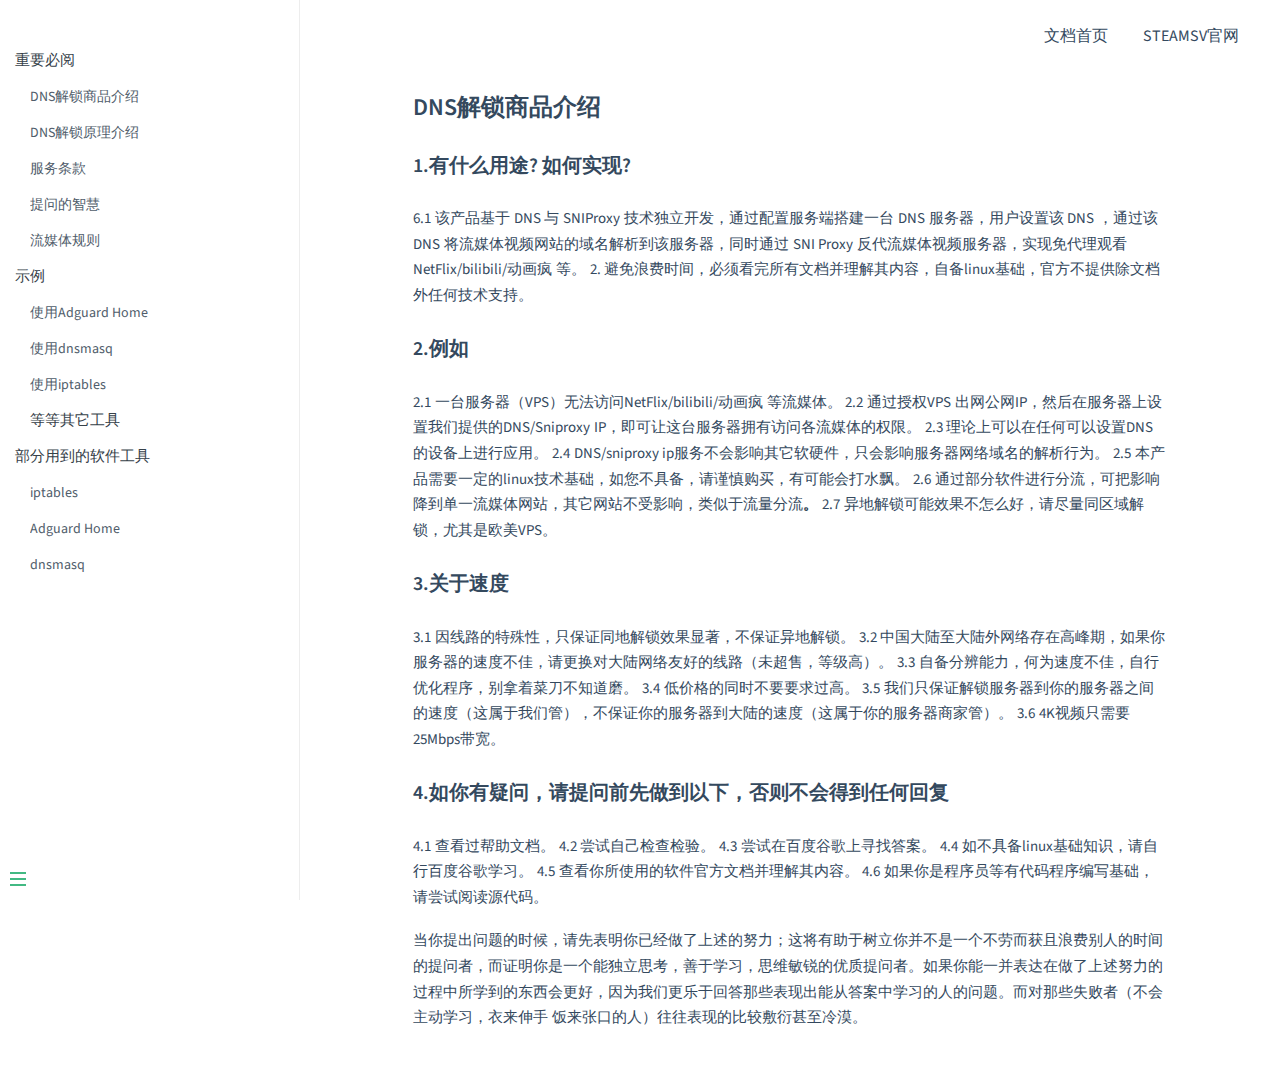
==== index.html @ 6feead95 "1.0" ====
<!DOCTYPE html>
<html>
<head>
    <meta http-equiv="X-UA-Compatible" content="IE=edge,chrome=1">
    <meta name="viewport" content="width=device-width,initial-scale=1">
    <meta charset="UTF-8">
    <link rel="stylesheet" href="/scripts/vue.css">
</head>
<body>
    <nav>
        <a href="/">文档首页</a>
        <a href="https://steamsv.com">STEAMSV官网</a>
    </nav>
    <div id="app"></div>
    <script>
        window.$docsify = {
            loadSidebar: 'summary.md',
            subMaxLevel: 4,
            copyCode: {
            buttonText : '复制',
            errorText  : 'Error',
            successText: 'Copied'
            }
        }
    </script>
    <script src="/scripts/docsify.min.js"></script>
    <script src="/scripts/docsify-copy-code.min.js"></script>
</body>
</html>
---- scripts/vue.css ----
@import url("https://fonts.googleapis.com/css?family=Roboto+Mono|Source+Sans+Pro:300,400,600");
* {
  -webkit-font-smoothing: antialiased;
  -webkit-overflow-scrolling: touch;
  -webkit-tap-highlight-color: rgba(0,0,0,0);
  -webkit-text-size-adjust: none;
  -webkit-touch-callout: none;
  box-sizing: border-box;
}
body:not(.ready) {
  overflow: hidden;
}
body:not(.ready) [data-cloak],
body:not(.ready) .app-nav,
body:not(.ready) > nav {
  display: none;
}
div#app {
  font-size: 30px;
  font-weight: lighter;
  margin: 40vh auto;
  text-align: center;
}
div#app:empty::before {
  content: 'Loading...';
}
.emoji {
  height: 1.2rem;
  vertical-align: middle;
}
.progress {
  background-color: var(--theme-color, #42b983);
  height: 2px;
  left: 0px;
  position: fixed;
  right: 0px;
  top: 0px;
  transition: width 0.2s, opacity 0.4s;
  width: 0%;
  z-index: 999999;
}
.search a:hover {
  color: var(--theme-color, #42b983);
}
.search .search-keyword {
  color: var(--theme-color, #42b983);
  font-style: normal;
  font-weight: bold;
}
html,
body {
  height: 100%;
}
body {
  -moz-osx-font-smoothing: grayscale;
  -webkit-font-smoothing: antialiased;
  color: #34495e;
  font-family: 'Source Sans Pro', 'Helvetica Neue', Arial, sans-serif;
  font-size: 15px;
  letter-spacing: 0;
  margin: 0;
  overflow-x: hidden;
}
img {
  max-width: 100%;
}
a[disabled] {
  cursor: not-allowed;
  opacity: 0.6;
}
kbd {
  border: solid 1px #ccc;
  border-radius: 3px;
  display: inline-block;
  font-size: 12px !important;
  line-height: 12px;
  margin-bottom: 3px;
  padding: 3px 5px;
  vertical-align: middle;
}
li input[type='checkbox'] {
  margin: 0 0.2em 0.25em 0;
  vertical-align: middle;
}
.app-nav {
  margin: 25px 60px 0 0;
  position: absolute;
  right: 0;
  text-align: right;
  z-index: 10;
/* navbar dropdown */
}
.app-nav.no-badge {
  margin-right: 25px;
}
.app-nav p {
  margin: 0;
}
.app-nav > a {
  margin: 0 1rem;
  padding: 5px 0;
}
.app-nav ul,
.app-nav li {
  display: inline-block;
  list-style: none;
  margin: 0;
}
.app-nav a {
  color: inherit;
  font-size: 16px;
  text-decoration: none;
  transition: color 0.3s;
}
.app-nav a:hover {
  color: var(--theme-color, #42b983);
}
.app-nav a.active {
  border-bottom: 2px solid var(--theme-color, #42b983);
  color: var(--theme-color, #42b983);
}
.app-nav li {
  display: inline-block;
  margin: 0 1rem;
  padding: 5px 0;
  position: relative;
  cursor: pointer;
}
.app-nav li ul {
  background-color: #fff;
  border: 1px solid #ddd;
  border-bottom-color: #ccc;
  border-radius: 4px;
  box-sizing: border-box;
  display: none;
  max-height: calc(100vh - 61px);
  overflow-y: auto;
  padding: 10px 0;
  position: absolute;
  right: -15px;
  text-align: left;
  top: 100%;
  white-space: nowrap;
}
.app-nav li ul li {
  display: block;
  font-size: 14px;
  line-height: 1rem;
  margin: 0;
  margin: 8px 14px;
  white-space: nowrap;
}
.app-nav li ul a {
  display: block;
  font-size: inherit;
  margin: 0;
  padding: 0;
}
.app-nav li ul a.active {
  border-bottom: 0;
}
.app-nav li:hover ul {
  display: block;
}
.github-corner {
  border-bottom: 0;
  position: fixed;
  right: 0;
  text-decoration: none;
  top: 0;
  z-index: 1;
}
.github-corner:hover .octo-arm {
  -webkit-animation: octocat-wave 560ms ease-in-out;
          animation: octocat-wave 560ms ease-in-out;
}
.github-corner svg {
  color: #fff;
  fill: var(--theme-color, #42b983);
  height: 80px;
  width: 80px;
}
main {
  display: block;
  position: relative;
  width: 100vw;
  height: 100%;
  z-index: 0;
}
main.hidden {
  display: none;
}
.anchor {
  display: inline-block;
  text-decoration: none;
  transition: all 0.3s;
}
.anchor span {
  color: #34495e;
}
.anchor:hover {
  text-decoration: underline;
}
.sidebar {
  border-right: 1px solid rgba(0,0,0,0.07);
  overflow-y: auto;
  padding: 40px 0 0;
  position: absolute;
  top: 0;
  bottom: 0;
  left: 0;
  transition: transform 250ms ease-out;
  width: 300px;
  z-index: 20;
}
.sidebar > h1 {
  margin: 0 auto 1rem;
  font-size: 1.5rem;
  font-weight: 300;
  text-align: center;
}
.sidebar > h1 a {
  color: inherit;
  text-decoration: none;
}
.sidebar > h1 .app-nav {
  display: block;
  position: static;
}
.sidebar .sidebar-nav {
  line-height: 2em;
  padding-bottom: 40px;
}
.sidebar li.collapse .app-sub-sidebar {
  display: none;
}
.sidebar ul {
  margin: 0 0 0 15px;
  padding: 0;
}
.sidebar li > p {
  font-weight: 700;
  margin: 0;
}
.sidebar ul,
.sidebar ul li {
  list-style: none;
}
.sidebar ul li a {
  border-bottom: none;
  display: block;
}
.sidebar ul li ul {
  padding-left: 20px;
}
.sidebar::-webkit-scrollbar {
  width: 4px;
}
.sidebar::-webkit-scrollbar-thumb {
  background: transparent;
  border-radius: 4px;
}
.sidebar:hover::-webkit-scrollbar-thumb {
  background: rgba(136,136,136,0.4);
}
.sidebar:hover::-webkit-scrollbar-track {
  background: rgba(136,136,136,0.1);
}
.sidebar-toggle {
  background-color: transparent;
  background-color: rgba(255,255,255,0.8);
  border: 0;
  outline: none;
  padding: 10px;
  position: absolute;
  bottom: 0;
  left: 0;
  text-align: center;
  transition: opacity 0.3s;
  width: 284px;
  z-index: 30;
  cursor: pointer;
}
.sidebar-toggle:hover .sidebar-toggle-button {
  opacity: 0.4;
}
.sidebar-toggle span {
  background-color: var(--theme-color, #42b983);
  display: block;
  margin-bottom: 4px;
  width: 16px;
  height: 2px;
}
body.sticky .sidebar,
body.sticky .sidebar-toggle {
  position: fixed;
}
.content {
  padding-top: 60px;
  position: absolute;
  top: 0;
  right: 0;
  bottom: 0;
  left: 300px;
  transition: left 250ms ease;
}
.markdown-section {
  margin: 0 auto;
  max-width: 80%;
  padding: 30px 15px 40px 15px;
  position: relative;
}
.markdown-section > * {
  box-sizing: border-box;
  font-size: inherit;
}
.markdown-section > :first-child {
  margin-top: 0 !important;
}
.markdown-section hr {
  border: none;
  border-bottom: 1px solid #eee;
  margin: 2em 0;
}
.markdown-section iframe {
  border: 1px solid #eee;
/* fix horizontal overflow on iOS Safari */
  width: 1px;
  min-width: 100%;
}
.markdown-section table {
  border-collapse: collapse;
  border-spacing: 0;
  display: block;
  margin-bottom: 1rem;
  overflow: auto;
  width: 100%;
}
.markdown-section th {
  border: 1px solid #ddd;
  font-weight: bold;
  padding: 6px 13px;
}
.markdown-section td {
  border: 1px solid #ddd;
  padding: 6px 13px;
}
.markdown-section tr {
  border-top: 1px solid #ccc;
}
.markdown-section tr:nth-child(2n) {
  background-color: #f8f8f8;
}
.markdown-section p.tip {
  background-color: #f8f8f8;
  border-bottom-right-radius: 2px;
  border-left: 4px solid #f66;
  border-top-right-radius: 2px;
  margin: 2em 0;
  padding: 12px 24px 12px 30px;
  position: relative;
}
.markdown-section p.tip:before {
  background-color: #f66;
  border-radius: 100%;
  color: #fff;
  content: '!';
  font-family: 'Dosis', 'Source Sans Pro', 'Helvetica Neue', Arial, sans-serif;
  font-size: 14px;
  font-weight: bold;
  left: -12px;
  line-height: 20px;
  position: absolute;
  height: 20px;
  width: 20px;
  text-align: center;
  top: 14px;
}
.markdown-section p.tip code {
  background-color: #efefef;
}
.markdown-section p.tip em {
  color: #34495e;
}
.markdown-section p.warn {
  background: rgba(66,185,131,0.1);
  border-radius: 2px;
  padding: 1rem;
}
.markdown-section ul.task-list > li {
  list-style-type: none;
}
body.close .sidebar {
  transform: translateX(-300px);
}
body.close .sidebar-toggle {
  width: auto;
}
body.close .content {
  left: 0;
}
@media print {
  .github-corner,
  .sidebar-toggle,
  .sidebar,
  .app-nav {
    display: none;
  }
}
@media screen and (max-width: 768px) {
  .github-corner,
  .sidebar-toggle,
  .sidebar {
    position: fixed;
  }
  .app-nav {
    margin-top: 16px;
  }
  .app-nav li ul {
    top: 30px;
  }
  main {
    height: auto;
    overflow-x: hidden;
  }
  .sidebar {
    left: -300px;
    transition: transform 250ms ease-out;
  }
  .content {
    left: 0;
    max-width: 100vw;
    position: static;
    padding-top: 20px;
    transition: transform 250ms ease;
  }
  .app-nav,
  .github-corner {
    transition: transform 250ms ease-out;
  }
  .sidebar-toggle {
    background-color: transparent;
    width: auto;
    padding: 30px 30px 10px 10px;
  }
  body.close .sidebar {
    transform: translateX(300px);
  }
  body.close .sidebar-toggle {
    background-color: rgba(255,255,255,0.8);
    transition: 1s background-color;
    width: 284px;
    padding: 10px;
  }
  body.close .content {
    transform: translateX(300px);
  }
  body.close .app-nav,
  body.close .github-corner {
    display: none;
  }
  .github-corner:hover .octo-arm {
    -webkit-animation: none;
            animation: none;
  }
  .github-corner .octo-arm {
    -webkit-animation: octocat-wave 560ms ease-in-out;
            animation: octocat-wave 560ms ease-in-out;
  }
}
@-webkit-keyframes octocat-wave {
  0%, 100% {
    transform: rotate(0);
  }
  20%, 60% {
    transform: rotate(-25deg);
  }
  40%, 80% {
    transform: rotate(10deg);
  }
}
@keyframes octocat-wave {
  0%, 100% {
    transform: rotate(0);
  }
  20%, 60% {
    transform: rotate(-25deg);
  }
  40%, 80% {
    transform: rotate(10deg);
  }
}
section.cover {
  align-items: center;
  background-position: center center;
  background-repeat: no-repeat;
  background-size: cover;
  height: 100vh;
  width: 100vw;
  display: none;
}
section.cover.show {
  display: flex;
}
section.cover.has-mask .mask {
  background-color: #fff;
  opacity: 0.8;
  position: absolute;
  top: 0;
  height: 100%;
  width: 100%;
}
section.cover .cover-main {
  flex: 1;
  margin: -20px 16px 0;
  text-align: center;
  position: relative;
}
section.cover a {
  color: inherit;
  text-decoration: none;
}
section.cover a:hover {
  text-decoration: none;
}
section.cover p {
  line-height: 1.5rem;
  margin: 1em 0;
}
section.cover h1 {
  color: inherit;
  font-size: 2.5rem;
  font-weight: 300;
  margin: 0.625rem 0 2.5rem;
  position: relative;
  text-align: center;
}
section.cover h1 a {
  display: block;
}
section.cover h1 small {
  bottom: -0.4375rem;
  font-size: 1rem;
  position: absolute;
}
section.cover blockquote {
  font-size: 1.5rem;
  text-align: center;
}
section.cover ul {
  line-height: 1.8;
  list-style-type: none;
  margin: 1em auto;
  max-width: 500px;
  padding: 0;
}
section.cover .cover-main > p:last-child a {
  border-color: var(--theme-color, #42b983);
  border-radius: 2rem;
  border-style: solid;
  border-width: 1px;
  box-sizing: border-box;
  color: var(--theme-color, #42b983);
  display: inline-block;
  font-size: 1.05rem;
  letter-spacing: 0.1rem;
  margin: 0.5rem 1rem;
  padding: 0.75em 2rem;
  text-decoration: none;
  transition: all 0.15s ease;
}
section.cover .cover-main > p:last-child a:last-child {
  background-color: var(--theme-color, #42b983);
  color: #fff;
}
section.cover .cover-main > p:last-child a:last-child:hover {
  color: inherit;
  opacity: 0.8;
}
section.cover .cover-main > p:last-child a:hover {
  color: inherit;
}
section.cover blockquote > p > a {
  border-bottom: 2px solid var(--theme-color, #42b983);
  transition: color 0.3s;
}
section.cover blockquote > p > a:hover {
  color: var(--theme-color, #42b983);
}
body {
  background-color: #fff;
}
/* sidebar */
.sidebar {
  background-color: #fff;
  color: #364149;
}
.sidebar li {
  margin: 6px 0 6px 0;
}
.sidebar ul li a {
  color: #505d6b;
  font-size: 14px;
  font-weight: normal;
  overflow: hidden;
  text-decoration: none;
  text-overflow: ellipsis;
  white-space: nowrap;
}
.sidebar ul li a:hover {
  text-decoration: underline;
}
.sidebar ul li ul {
  padding: 0;
}
.sidebar ul li.active > a {
  border-right: 2px solid;
  color: var(--theme-color, #42b983);
  font-weight: 600;
}
.app-sub-sidebar li::before {
  content: '-';
  padding-right: 4px;
  float: left;
}
/* markdown content found on pages */
.markdown-section h1,
.markdown-section h2,
.markdown-section h3,
.markdown-section h4,
.markdown-section strong {
  color: #2c3e50;
  font-weight: 600;
}
.markdown-section a {
  color: var(--theme-color, #42b983);
  font-weight: 600;
}
.markdown-section h1 {
  font-size: 2rem;
  margin: 0 0 1rem;
}
.markdown-section h2 {
  font-size: 1.75rem;
  margin: 45px 0 0.8rem;
}
.markdown-section h3 {
  font-size: 1.5rem;
  margin: 40px 0 0.6rem;
}
.markdown-section h4 {
  font-size: 1.25rem;
}
.markdown-section h5 {
  font-size: 1rem;
}
.markdown-section h6 {
  color: #777;
  font-size: 1rem;
}
.markdown-section figure,
.markdown-section p {
  margin: 1.2em 0;
}
.markdown-section p,
.markdown-section ul,
.markdown-section ol {
  line-height: 1.6rem;
  word-spacing: 0.05rem;
}
.markdown-section ul,
.markdown-section ol {
  padding-left: 1.5rem;
}
.markdown-section blockquote {
  border-left: 4px solid var(--theme-color, #42b983);
  color: #858585;
  margin: 2em 0;
  padding-left: 20px;
}
.markdown-section blockquote p {
  font-weight: 600;
  margin-left: 0;
}
.markdown-section iframe {
  margin: 1em 0;
}
.markdown-section em {
  color: #7f8c8d;
}
.markdown-section code,
.markdown-section pre,
.markdown-section output::after {
  font-family: 'Roboto Mono', Monaco, courier, monospace;
}
.markdown-section code,
.markdown-section pre {
  background-color: #f8f8f8;
}
.markdown-section pre,
.markdown-section output {
  margin: 1.2em 0;
  position: relative;
}
.markdown-section pre > code,
.markdown-section output {
  border-radius: 2px;
  display: block;
}
.markdown-section pre > code,
.markdown-section output::after {
  -moz-osx-font-smoothing: initial;
  -webkit-font-smoothing: initial;
}
.markdown-section code {
  border-radius: 2px;
  color: #e96900;
  margin: 0 2px;
  padding: 3px 5px;
  white-space: pre-wrap;
}
.markdown-section > :not(h1):not(h2):not(h3):not(h4):not(h5):not(h6) code {
  font-size: 0.8rem;
}
.markdown-section pre {
  padding: 0 1.4rem;
  line-height: 1.5rem;
  overflow: auto;
  word-wrap: normal;
}
.markdown-section pre > code {
  color: #525252;
  font-size: 0.8rem;
  padding: 2.2em 5px;
  line-height: inherit;
  margin: 0 2px;
  max-width: inherit;
  overflow: inherit;
  white-space: inherit;
}
.markdown-section output {
  padding: 1.7rem 1.4rem;
  border: 1px dotted #ccc;
}
.markdown-section output > :first-child {
  margin-top: 0;
}
.markdown-section output > :last-child {
  margin-bottom: 0;
}
.markdown-section code::after,
.markdown-section code::before,
.markdown-section output::after,
.markdown-section output::before {
  letter-spacing: 0.05rem;
}
.markdown-section pre::after,
.markdown-section output::after {
  color: #ccc;
  font-size: 0.6rem;
  font-weight: 600;
  height: 15px;
  line-height: 15px;
  padding: 5px 10px 0;
  position: absolute;
  right: 0;
  text-align: right;
  top: 0;
}
.markdown-section pre::after,
.markdown-section output::after {
  content: attr(data-lang);
}
/* code highlight */
.token.comment,
.token.prolog,
.token.doctype,
.token.cdata {
  color: #8e908c;
}
.token.namespace {
  opacity: 0.7;
}
.token.boolean,
.token.number {
  color: #c76b29;
}
.token.punctuation {
  color: #525252;
}
.token.property {
  color: #c08b30;
}
.token.tag {
  color: #2973b7;
}
.token.string {
  color: var(--theme-color, #42b983);
}
.token.selector {
  color: #6679cc;
}
.token.attr-name {
  color: #2973b7;
}
.token.entity,
.token.url,
.language-css .token.string,
.style .token.string {
  color: #22a2c9;
}
.token.attr-value,
.token.control,
.token.directive,
.token.unit {
  color: var(--theme-color, #42b983);
}
.token.keyword,
.token.function {
  color: #e96900;
}
.token.statement,
.token.regex,
.token.atrule {
  color: #22a2c9;
}
.token.placeholder,
.token.variable {
  color: #3d8fd1;
}
.token.deleted {
  text-decoration: line-through;
}
.token.inserted {
  border-bottom: 1px dotted #202746;
  text-decoration: none;
}
.token.italic {
  font-style: italic;
}
.token.important,
.token.bold {
  font-weight: bold;
}
.token.important {
  color: #c94922;
}
.token.entity {
  cursor: help;
}
code .token {
  -moz-osx-font-smoothing: initial;
  -webkit-font-smoothing: initial;
  min-height: 1.5rem;
  position: relative;
  left: auto;
}
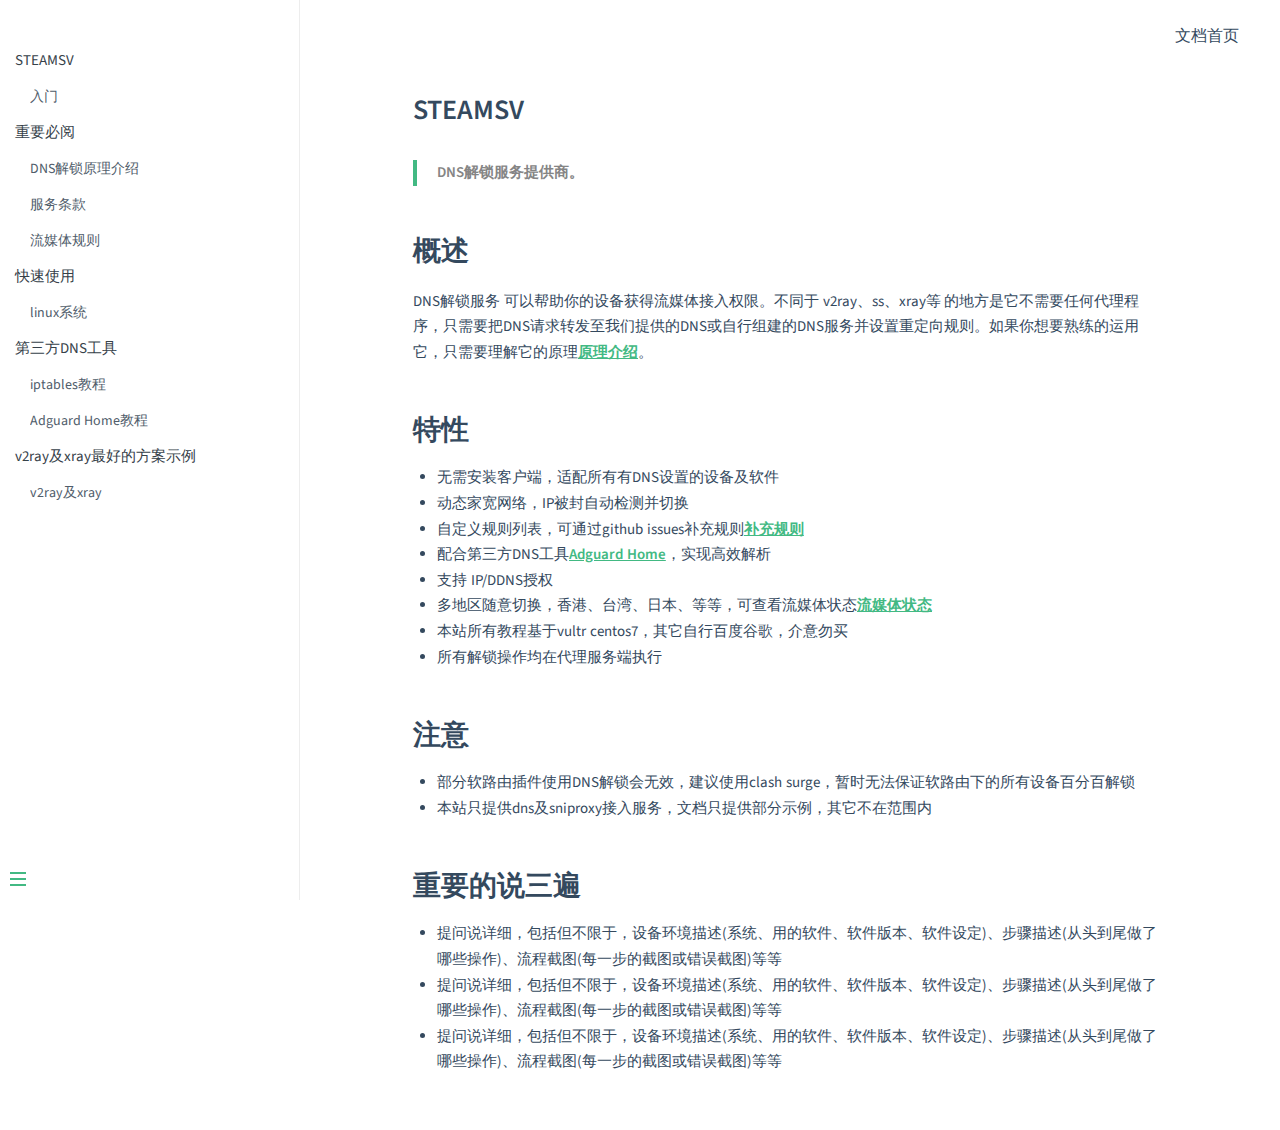
==== commit 1aae4275: "1.0" ====
--- a/index.html
+++ b/index.html
@@ -9,7 +9,6 @@
 <body>
     <nav>
         <a href="/">文档首页</a>
-        <a href="https://steamsv.com">STEAMSV官网</a>
     </nav>
     <div id="app"></div>
     <script>
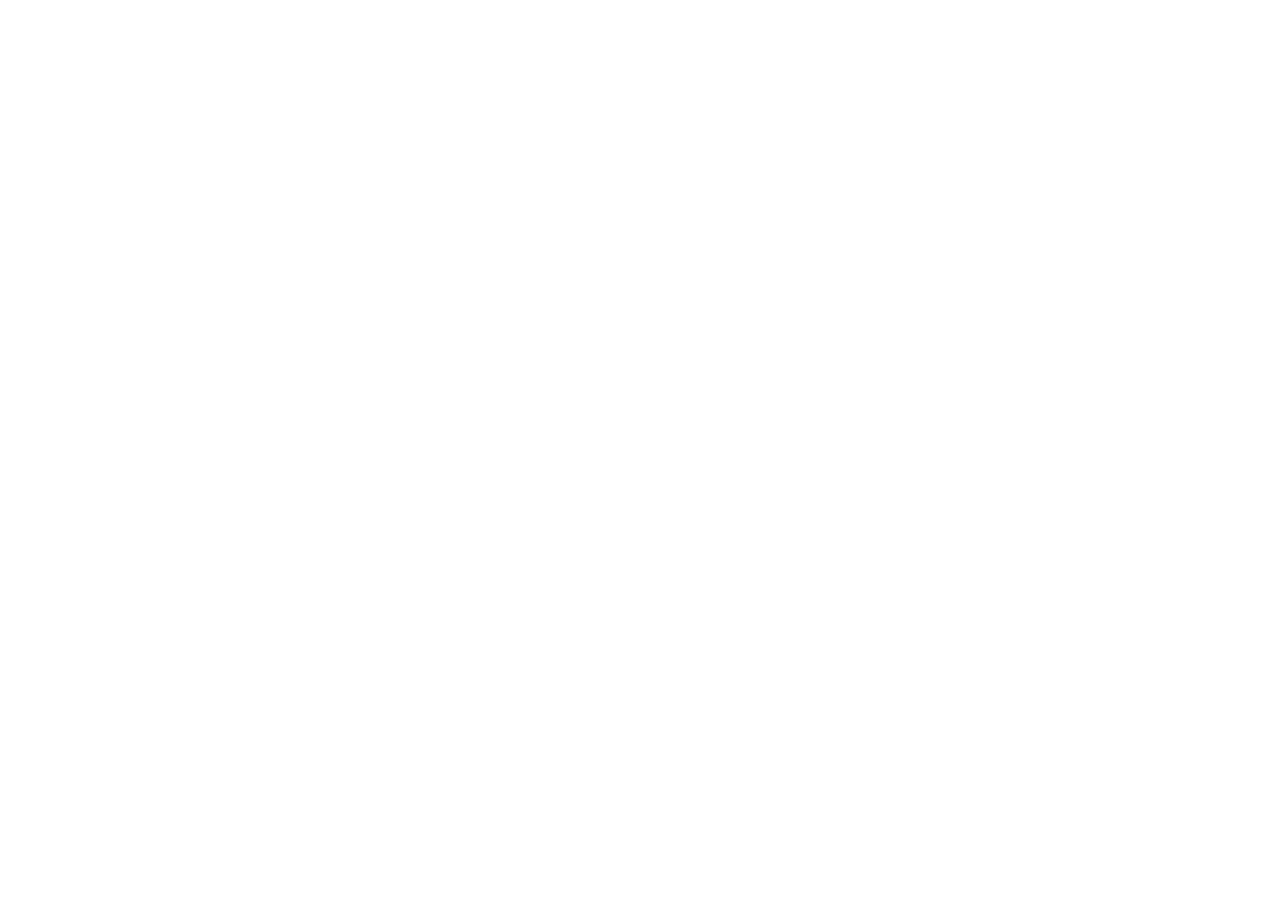
==== commit c1485e52: "1.0" ====
--- a/index.html
+++ b/index.html
@@ -1,28 +1,74 @@
-<!DOCTYPE html>
-<html>
+<!doctype html>
+<html lang="en">
+
 <head>
-    <meta http-equiv="X-UA-Compatible" content="IE=edge,chrome=1">
-    <meta name="viewport" content="width=device-width,initial-scale=1">
-    <meta charset="UTF-8">
-    <link rel="stylesheet" href="/scripts/vue.css">
+    <meta charset="utf-8">
+    <meta http-equiv="X-UA-Compatible" content="IE=edge">
+    <meta name="viewport" content="width=device-width, initial-scale=1, minimum-scale=1.0, shrink-to-fit=no, viewport-fit=cover">
+    <meta name="description" content="A delightfully simple theme system for docsify.js. Features multiple themes with rich customization options, an improved desktop and mobile experience, and legacy browser support (IE10+).">
+    <meta name="google-site-verification" content="_EWJaM8G6xwMtEqemO4yN8WqSU2CaKVi3jTj0gLg48E">
+    <title>docsify-themeable - A delightfully simple theme system for docsify.js</title>
+
+    <!-- Stylesheets -->
+    <link rel="stylesheet" href="https://cdn.jsdelivr.net/npm/docsify-themeable@0/dist/css/theme-simple.css" title="Simple">
+    <link rel="stylesheet" href="assets/css/main.css">
+
+    <!-- Alternate Stylesheets -->
+    <link rel="stylesheet alternate" href="https://cdn.jsdelivr.net/npm/docsify-themeable@0/dist/css/theme-defaults.css" title="Defaults">
+    <link rel="stylesheet alternate" href="https://cdn.jsdelivr.net/npm/docsify-themeable@0/dist/css/theme-simple-dark.css" title="Simple Dark">
+
+    <!-- Test Stylesheets -->
+    <!-- <link rel="stylesheet" href="https://cdn.jsdelivr.net/npm/docsify@4/themes/vue.css"> -->
+    <!-- <link rel="stylesheet" href="https://cdn.jsdelivr.net/npm/docsify@4/themes/buble.css"> -->
+    <!-- <link rel="stylesheet" href="https://cdn.jsdelivr.net/npm/docsify@4/themes/dark.css"> -->
+    <!-- <link rel="stylesheet" href="https://cdn.jsdelivr.net/npm/docsify@4/themes/pure.css"> -->
 </head>
+
 <body>
-    <nav>
-        <a href="/">文档首页</a>
-    </nav>
     <div id="app"></div>
+
+    <!-- JavaScript -->
     <script>
+        // Docsify
         window.$docsify = {
-            loadSidebar: 'summary.md',
-            subMaxLevel: 4,
-            copyCode: {
-            buttonText : '复制',
-            errorText  : 'Error',
-            successText: 'Copied'
+            // GENERAL
+            // -----------------------------------------------------------------
+            name       : 'docsify-themeable',
+            repo       : 'https://github.com/jhildenbiddle/docsify-themeable',
+            coverpage  : 'README.md',
+            homepage   : 'introduction.md',
+            loadSidebar: 'sidebar.md',
+
+            // NAVIGATION
+            // -----------------------------------------------------------------
+            alias: {
+                '.*?/changelog': 'https://raw.githubusercontent.com/jhildenbiddle/docsify-themeable/master/CHANGELOG.md',
+            },
+            auto2top   : true,
+            maxLevel   : 3,
+            subMaxLevel: 3,
+
+            // PLUGINS
+            // -----------------------------------------------------------------
+            executeScript: true,
+            ga    : 'UA-100100910-3',
+            search: {
+                depth      : 3,
+                noData     : 'No results!',
+                placeholder: 'Search...'
             }
-        }
+        };
     </script>
-    <script src="/scripts/docsify.min.js"></script>
-    <script src="/scripts/docsify-copy-code.min.js"></script>
+    <script src="assets/js/main.js"></script>
+    <script src="https://cdn.jsdelivr.net/npm/docsify@4/lib/docsify.min.js"></script>
+    <script src="https://cdn.jsdelivr.net/npm/docsify-themeable@0/dist/js/docsify-themeable.min.js"></script>
+    <script src="https://cdn.jsdelivr.net/npm/docsify-tabs@1/dist/docsify-tabs.min.js"></script>
+    <script src="https://cdn.jsdelivr.net/npm/docsify-copy-code@2/dist/docsify-copy-code.min.js"></script>
+    <script src="https://cdn.jsdelivr.net/npm/docsify-pagination@2/dist/docsify-pagination.min.js"></script>
+    <script src="https://cdn.jsdelivr.net/npm/docsify@4/lib/plugins/external-script.min.js"></script>
+    <script src="https://cdn.jsdelivr.net/npm/docsify@4/lib/plugins/ga.min.js"></script>
+    <script src="https://cdn.jsdelivr.net/npm/docsify@4/lib/plugins/search.js"></script>
+    <script src="https://cdn.jsdelivr.net/npm/docsify@4/lib/plugins/zoom-image.min.js"></script>
+    <script src="https://cdn.jsdelivr.net/npm/prismjs@1/components/prism-bash.min.js"></script>
 </body>
-</html>+</html>
--- a/assets/css/main.css
+++ b/assets/css/main.css
@@ -0,0 +1,42 @@
+.markdown-section iframe[src*="buttons.github.io"] {
+    margin: 0;
+}
+
+figure.thumbnails img {
+    margin: 0.75em 0;
+    border-radius: 3px;
+    box-shadow: 0 2px 6px rgba(0,0,0,0.1), 0 4px 12px rgba(0,0,0,0.15);
+}
+
+@media (min-width: 30em) {
+    figure.thumbnails:after {
+        content: "";
+        display: table;
+        clear: both;
+    }
+
+    figure.thumbnails img {
+        float: left;
+        width: calc(50% - 0.75em);
+    }
+
+    figure.thumbnails img:nth-child(even) {
+        margin-left: 1.5em;
+    }
+
+    @supports (display: flex) {
+        figure.thumbnails {
+            display: flex;
+            align-items: center;
+        }
+
+        figure.thumbnails img {
+            flex-grow: 1;
+            width: 0;
+        }
+
+        figure.thumbnails img + img {
+            margin: 0 0 0 1.5em;
+        }
+    }
+}
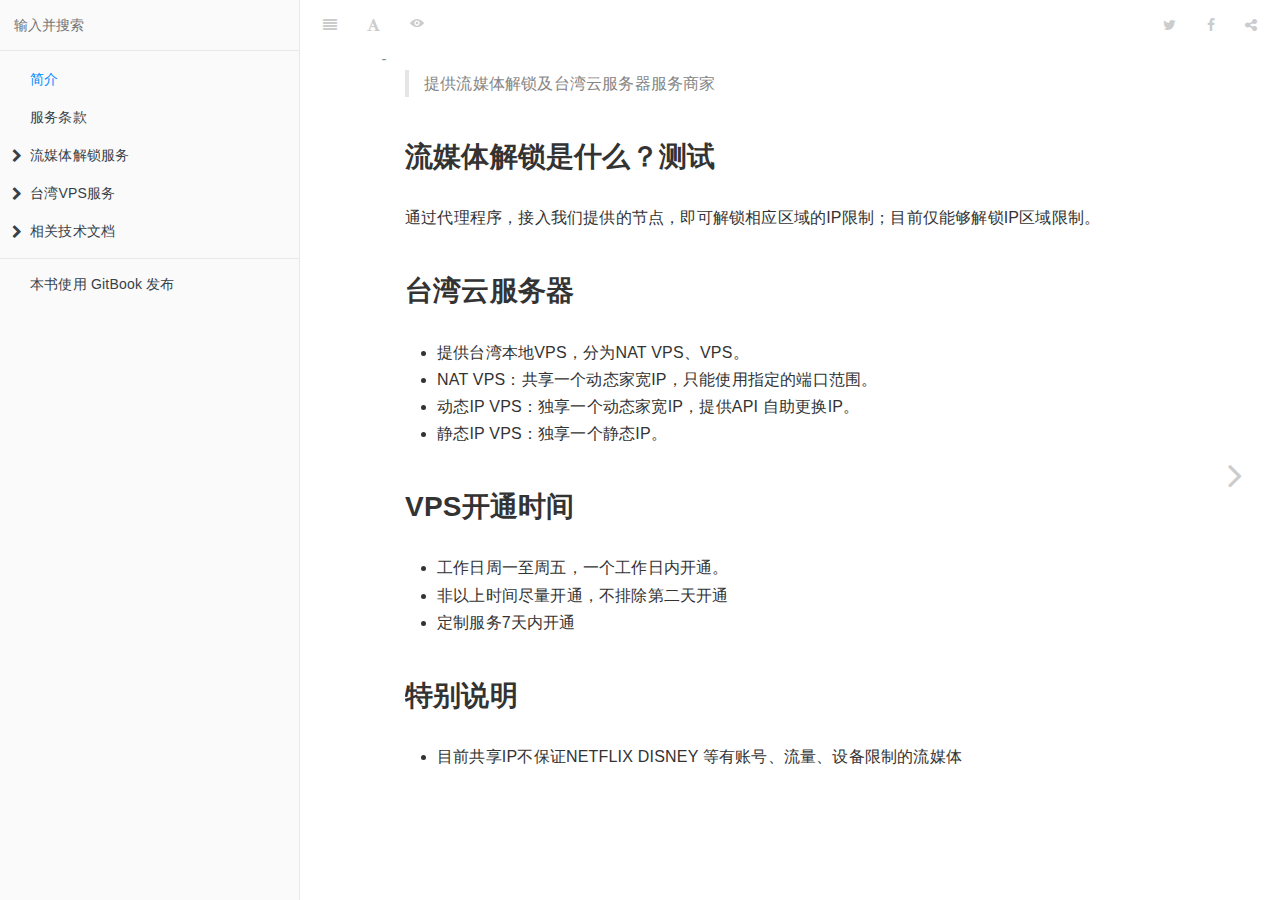
==== commit d3edfafa: "Updated By Github Actions With Build 18 of auto-generate-gitbook For Github Pages" ====
--- a/index.html
+++ b/index.html
@@ -1,74 +1,469 @@
-<!doctype html>
-<html lang="en">
-
-<head>
-    <meta charset="utf-8">
-    <meta http-equiv="X-UA-Compatible" content="IE=edge">
-    <meta name="viewport" content="width=device-width, initial-scale=1, minimum-scale=1.0, shrink-to-fit=no, viewport-fit=cover">
-    <meta name="description" content="A delightfully simple theme system for docsify.js. Features multiple themes with rich customization options, an improved desktop and mobile experience, and legacy browser support (IE10+).">
-    <meta name="google-site-verification" content="_EWJaM8G6xwMtEqemO4yN8WqSU2CaKVi3jTj0gLg48E">
-    <title>docsify-themeable - A delightfully simple theme system for docsify.js</title>
-
-    <!-- Stylesheets -->
-    <link rel="stylesheet" href="https://cdn.jsdelivr.net/npm/docsify-themeable@0/dist/css/theme-simple.css" title="Simple">
-    <link rel="stylesheet" href="assets/css/main.css">
-
-    <!-- Alternate Stylesheets -->
-    <link rel="stylesheet alternate" href="https://cdn.jsdelivr.net/npm/docsify-themeable@0/dist/css/theme-defaults.css" title="Defaults">
-    <link rel="stylesheet alternate" href="https://cdn.jsdelivr.net/npm/docsify-themeable@0/dist/css/theme-simple-dark.css" title="Simple Dark">
-
-    <!-- Test Stylesheets -->
-    <!-- <link rel="stylesheet" href="https://cdn.jsdelivr.net/npm/docsify@4/themes/vue.css"> -->
-    <!-- <link rel="stylesheet" href="https://cdn.jsdelivr.net/npm/docsify@4/themes/buble.css"> -->
-    <!-- <link rel="stylesheet" href="https://cdn.jsdelivr.net/npm/docsify@4/themes/dark.css"> -->
-    <!-- <link rel="stylesheet" href="https://cdn.jsdelivr.net/npm/docsify@4/themes/pure.css"> -->
-</head>
-
-<body>
-    <div id="app"></div>
-
-    <!-- JavaScript -->
+
+<!DOCTYPE HTML>
+<html lang="zh-hans" >
+    <head>
+        <meta charset="UTF-8">
+        <meta content="text/html; charset=utf-8" http-equiv="Content-Type">
+        <title>简介 · STEAMSV DOCS</title>
+        <meta http-equiv="X-UA-Compatible" content="IE=edge" />
+        <meta name="description" content="">
+        <meta name="generator" content="GitBook 3.2.3">
+        
+        
+        
+    
+    <link rel="stylesheet" href="gitbook/style.css">
+
+    
+            
+                
+                <link rel="stylesheet" href="gitbook/gitbook-plugin-code/plugin.css">
+                
+            
+                
+                <link rel="stylesheet" href="gitbook/gitbook-plugin-search-pro/search.css">
+                
+            
+                
+                <link rel="stylesheet" href="gitbook/gitbook-plugin-back-to-top-button/plugin.css">
+                
+            
+                
+                <link rel="stylesheet" href="gitbook/gitbook-plugin-pageview-count/plugin.css">
+                
+            
+                
+                <link rel="stylesheet" href="gitbook/gitbook-plugin-expandable-chapters/expandable-chapters.css">
+                
+            
+                
+                <link rel="stylesheet" href="gitbook/gitbook-plugin-highlight/website.css">
+                
+            
+                
+                <link rel="stylesheet" href="gitbook/gitbook-plugin-fontsettings/website.css">
+                
+            
+        
+
+    
+
+    
+        
+    
+        
+    
+        
+    
+        
+    
+        
+    
+        
+    
+
+        
+    
+    
+    <meta name="HandheldFriendly" content="true"/>
+    <meta name="viewport" content="width=device-width, initial-scale=1, user-scalable=no">
+    <meta name="apple-mobile-web-app-capable" content="yes">
+    <meta name="apple-mobile-web-app-status-bar-style" content="black">
+    <link rel="apple-touch-icon-precomposed" sizes="152x152" href="gitbook/images/apple-touch-icon-precomposed-152.png">
+    <link rel="shortcut icon" href="gitbook/images/favicon.ico" type="image/x-icon">
+
+    
+    <link rel="next" href="tos.html" />
+    
+    
+
+    </head>
+    <body>
+        
+<div class="book">
+    <div class="book-summary">
+        
+            
+<div id="book-search-input" role="search">
+    <input type="text" placeholder="输入并搜索" />
+</div>
+
+            
+                <nav role="navigation">
+                
+
+
+<ul class="summary">
+    
+    
+
+    
+
+    
+        
+        
+    
+        <li class="chapter active" data-level="1.1" data-path="./">
+            
+                <a href="./">
+            
+                    
+                    简介
+            
+                </a>
+            
+
+            
+        </li>
+    
+        <li class="chapter " data-level="1.2" data-path="tos.html">
+            
+                <a href="tos.html">
+            
+                    
+                    服务条款
+            
+                </a>
+            
+
+            
+        </li>
+    
+        <li class="chapter " data-level="1.3" >
+            
+                <span>
+            
+                    
+                    流媒体解锁服务
+            
+                </span>
+            
+
+            
+            <ul class="articles">
+                
+    
+        <li class="chapter " data-level="1.3.1" data-path="kaishi.html">
+            
+                <a href="kaishi.html">
+            
+                    
+                    入门
+            
+                </a>
+            
+
+            
+        </li>
+    
+        <li class="chapter " data-level="1.3.2" data-path="netflix.html">
+            
+                <a href="netflix.html">
+            
+                    
+                    严格限制名单
+            
+                </a>
+            
+
+            
+        </li>
+    
+        <li class="chapter " data-level="1.3.3" data-path="principle.html">
+            
+                <a href="principle.html">
+            
+                    
+                    开始
+            
+                </a>
+            
+
+            
+        </li>
+    
+        <li class="chapter " data-level="1.3.4" data-path="xray.html">
+            
+                <a href="xray.html">
+            
+                    
+                    解锁规则应用示例 S5
+            
+                </a>
+            
+
+            
+        </li>
+    
+        <li class="chapter " data-level="1.3.5" data-path="xrayss.html">
+            
+                <a href="xrayss.html">
+            
+                    
+                    解锁规则应用示例 SS
+            
+                </a>
+            
+
+            
+        </li>
+    
+        <li class="chapter " data-level="1.3.6" data-path="curl.html">
+            
+                <a href="curl.html">
+            
+                    
+                    检测节点是否正常 S5
+            
+                </a>
+            
+
+            
+        </li>
+    
+
+            </ul>
+            
+        </li>
+    
+        <li class="chapter " data-level="1.4" >
+            
+                <span>
+            
+                    
+                    台湾VPS服务
+            
+                </span>
+            
+
+            
+            <ul class="articles">
+                
+    
+        <li class="chapter " data-level="1.4.1" data-path="natvps.html">
+            
+                <a href="natvps.html">
+            
+                    
+                    NAT VPS
+            
+                </a>
+            
+
+            
+        </li>
+    
+        <li class="chapter " data-level="1.4.2" data-path="hinetvps.html">
+            
+                <a href="hinetvps.html">
+            
+                    
+                    动态IP VPS
+            
+                </a>
+            
+
+            
+        </li>
+    
+        <li class="chapter " data-level="1.4.3" data-path="cn2vps.html">
+            
+                <a href="cn2vps.html">
+            
+                    
+                    静态IP VPS
+            
+                </a>
+            
+
+            
+        </li>
+    
+
+            </ul>
+            
+        </li>
+    
+        <li class="chapter " data-level="1.5" >
+            
+                <span>
+            
+                    
+                    相关技术文档
+            
+                </span>
+            
+
+            
+            <ul class="articles">
+                
+    
+        <li class="chapter " data-level="1.5.1" data-path="ddns.html">
+            
+                <a href="ddns.html">
+            
+                    
+                    DDNS
+            
+                </a>
+            
+
+            
+        </li>
+    
+
+            </ul>
+            
+        </li>
+    
+
+    
+
+    <li class="divider"></li>
+
+    <li>
+        <a href="https://www.gitbook.com" target="blank" class="gitbook-link">
+            本书使用 GitBook 发布
+        </a>
+    </li>
+</ul>
+
+
+                </nav>
+            
+        
+    </div>
+
+    <div class="book-body">
+        
+            <div class="body-inner">
+                
+                    
+
+<div class="book-header" role="navigation">
+    
+
+    <!-- Title -->
+    <h1>
+        <i class="fa fa-circle-o-notch fa-spin"></i>
+        <a href="." >简介</a>
+    </h1>
+</div>
+
+
+
+
+                    <div class="page-wrapper" tabindex="-1" role="main">
+                        <div class="page-inner">
+                            
+<div id="book-search-results">
+    <div class="search-noresults">
+    
+                                <section class="normal markdown-section">
+                                
+                                <blockquote>
+<p>&#x63D0;&#x4F9B;&#x6D41;&#x5A92;&#x4F53;&#x89E3;&#x9501;&#x53CA;&#x53F0;&#x6E7E;&#x4E91;&#x670D;&#x52A1;&#x5668;&#x670D;&#x52A1;&#x5546;&#x5BB6;</p>
+</blockquote>
+<h2 id="&#x6D41;&#x5A92;&#x4F53;&#x89E3;&#x9501;&#x662F;&#x4EC0;&#x4E48;&#xFF1F;&#x6D4B;&#x8BD5;">&#x6D41;&#x5A92;&#x4F53;&#x89E3;&#x9501;&#x662F;&#x4EC0;&#x4E48;&#xFF1F;&#x6D4B;&#x8BD5;</h2>
+<p>&#x901A;&#x8FC7;&#x4EE3;&#x7406;&#x7A0B;&#x5E8F;&#xFF0C;&#x63A5;&#x5165;&#x6211;&#x4EEC;&#x63D0;&#x4F9B;&#x7684;&#x8282;&#x70B9;&#xFF0C;&#x5373;&#x53EF;&#x89E3;&#x9501;&#x76F8;&#x5E94;&#x533A;&#x57DF;&#x7684;IP&#x9650;&#x5236;&#xFF1B;&#x76EE;&#x524D;&#x4EC5;&#x80FD;&#x591F;&#x89E3;&#x9501;IP&#x533A;&#x57DF;&#x9650;&#x5236;&#x3002;</p>
+<h2 id="&#x53F0;&#x6E7E;&#x4E91;&#x670D;&#x52A1;&#x5668;">&#x53F0;&#x6E7E;&#x4E91;&#x670D;&#x52A1;&#x5668;</h2>
+<ul>
+<li>&#x63D0;&#x4F9B;&#x53F0;&#x6E7E;&#x672C;&#x5730;VPS&#xFF0C;&#x5206;&#x4E3A;NAT VPS&#x3001;VPS&#x3002;</li>
+<li>NAT VPS&#xFF1A;&#x5171;&#x4EAB;&#x4E00;&#x4E2A;&#x52A8;&#x6001;&#x5BB6;&#x5BBD;IP&#xFF0C;&#x53EA;&#x80FD;&#x4F7F;&#x7528;&#x6307;&#x5B9A;&#x7684;&#x7AEF;&#x53E3;&#x8303;&#x56F4;&#x3002;</li>
+<li>&#x52A8;&#x6001;IP VPS&#xFF1A;&#x72EC;&#x4EAB;&#x4E00;&#x4E2A;&#x52A8;&#x6001;&#x5BB6;&#x5BBD;IP&#xFF0C;&#x63D0;&#x4F9B;API &#x81EA;&#x52A9;&#x66F4;&#x6362;IP&#x3002;</li>
+<li>&#x9759;&#x6001;IP VPS&#xFF1A;&#x72EC;&#x4EAB;&#x4E00;&#x4E2A;&#x9759;&#x6001;IP&#x3002;</li>
+</ul>
+<h2 id="vps&#x5F00;&#x901A;&#x65F6;&#x95F4;">VPS&#x5F00;&#x901A;&#x65F6;&#x95F4;</h2>
+<ul>
+<li>&#x5DE5;&#x4F5C;&#x65E5;&#x5468;&#x4E00;&#x81F3;&#x5468;&#x4E94;&#xFF0C;&#x4E00;&#x4E2A;&#x5DE5;&#x4F5C;&#x65E5;&#x5185;&#x5F00;&#x901A;&#x3002;</li>
+<li>&#x975E;&#x4EE5;&#x4E0A;&#x65F6;&#x95F4;&#x5C3D;&#x91CF;&#x5F00;&#x901A;&#xFF0C;&#x4E0D;&#x6392;&#x9664;&#x7B2C;&#x4E8C;&#x5929;&#x5F00;&#x901A;</li>
+<li>&#x5B9A;&#x5236;&#x670D;&#x52A1;7&#x5929;&#x5185;&#x5F00;&#x901A;</li>
+</ul>
+<h2 id="&#x7279;&#x522B;&#x8BF4;&#x660E;">&#x7279;&#x522B;&#x8BF4;&#x660E;</h2>
+<ul>
+<li>&#x76EE;&#x524D;&#x5171;&#x4EAB;IP&#x4E0D;&#x4FDD;&#x8BC1;NETFLIX DISNEY &#x7B49;&#x6709;&#x8D26;&#x53F7;&#x3001;&#x6D41;&#x91CF;&#x3001;&#x8BBE;&#x5907;&#x9650;&#x5236;&#x7684;&#x6D41;&#x5A92;&#x4F53;</li>
+</ul>
+
+                                
+                                </section>
+                            
+    </div>
+    <div class="search-results">
+        <div class="has-results">
+            
+            <h1 class="search-results-title"><span class='search-results-count'></span> results matching "<span class='search-query'></span>"</h1>
+            <ul class="search-results-list"></ul>
+            
+        </div>
+        <div class="no-results">
+            
+            <h1 class="search-results-title">No results matching "<span class='search-query'></span>"</h1>
+            
+        </div>
+    </div>
+</div>
+
+                        </div>
+                    </div>
+                
+            </div>
+
+            
+                
+                
+                <a href="tos.html" class="navigation navigation-next navigation-unique" aria-label="Next page: 服务条款">
+                    <i class="fa fa-angle-right"></i>
+                </a>
+                
+            
+        
+    </div>
+
     <script>
-        // Docsify
-        window.$docsify = {
-            // GENERAL
-            // -----------------------------------------------------------------
-            name       : 'docsify-themeable',
-            repo       : 'https://github.com/jhildenbiddle/docsify-themeable',
-            coverpage  : 'README.md',
-            homepage   : 'introduction.md',
-            loadSidebar: 'sidebar.md',
-
-            // NAVIGATION
-            // -----------------------------------------------------------------
-            alias: {
-                '.*?/changelog': 'https://raw.githubusercontent.com/jhildenbiddle/docsify-themeable/master/CHANGELOG.md',
-            },
-            auto2top   : true,
-            maxLevel   : 3,
-            subMaxLevel: 3,
-
-            // PLUGINS
-            // -----------------------------------------------------------------
-            executeScript: true,
-            ga    : 'UA-100100910-3',
-            search: {
-                depth      : 3,
-                noData     : 'No results!',
-                placeholder: 'Search...'
-            }
-        };
+        var gitbook = gitbook || [];
+        gitbook.push(function() {
+            gitbook.page.hasChanged({"page":{"title":"简介","level":"1.1","depth":1,"next":{"title":"服务条款","level":"1.2","depth":1,"path":"tos.md","ref":"tos.md","articles":[]},"dir":"ltr"},"config":{"plugins":["code","-lunr","-search","search-pro","back-to-top-button","pageview-count","expandable-chapters"],"styles":{"website":"styles/website.css","pdf":"styles/pdf.css","epub":"styles/epub.css","mobi":"styles/mobi.css","ebook":"styles/ebook.css","print":"styles/print.css"},"pluginsConfig":{"search-pro":{},"code":{"copyButtons":true},"fontsettings":{"theme":"white","family":"sans","size":2},"highlight":{},"back-to-top-button":{},"pageview-count":{},"sharing":{"facebook":true,"twitter":true,"google":false,"weibo":false,"instapaper":false,"vk":false,"all":["facebook","google","twitter","weibo","instapaper"]},"theme-default":{"styles":{"website":"styles/website.css","pdf":"styles/pdf.css","epub":"styles/epub.css","mobi":"styles/mobi.css","ebook":"styles/ebook.css","print":"styles/print.css"},"showLevel":false},"expandable-chapters":{}},"theme":"default","pdf":{"pageNumbers":true,"fontSize":12,"fontFamily":"Arial","paperSize":"a4","chapterMark":"pagebreak","pageBreaksBefore":"/","margin":{"right":62,"left":62,"top":56,"bottom":56}},"structure":{"langs":"LANGS.md","readme":"README.md","glossary":"GLOSSARY.md","summary":"SUMMARY.md"},"variables":{},"title":"STEAMSV DOCS","language":"zh-hans","gitbook":"*"},"file":{"path":"README.md","mtime":"2023-01-08T14:21:49.544Z","type":"markdown"},"gitbook":{"version":"3.2.3","time":"2023-01-08T14:22:46.559Z"},"basePath":".","book":{"language":""}});
+        });
     </script>
-    <script src="assets/js/main.js"></script>
-    <script src="https://cdn.jsdelivr.net/npm/docsify@4/lib/docsify.min.js"></script>
-    <script src="https://cdn.jsdelivr.net/npm/docsify-themeable@0/dist/js/docsify-themeable.min.js"></script>
-    <script src="https://cdn.jsdelivr.net/npm/docsify-tabs@1/dist/docsify-tabs.min.js"></script>
-    <script src="https://cdn.jsdelivr.net/npm/docsify-copy-code@2/dist/docsify-copy-code.min.js"></script>
-    <script src="https://cdn.jsdelivr.net/npm/docsify-pagination@2/dist/docsify-pagination.min.js"></script>
-    <script src="https://cdn.jsdelivr.net/npm/docsify@4/lib/plugins/external-script.min.js"></script>
-    <script src="https://cdn.jsdelivr.net/npm/docsify@4/lib/plugins/ga.min.js"></script>
-    <script src="https://cdn.jsdelivr.net/npm/docsify@4/lib/plugins/search.js"></script>
-    <script src="https://cdn.jsdelivr.net/npm/docsify@4/lib/plugins/zoom-image.min.js"></script>
-    <script src="https://cdn.jsdelivr.net/npm/prismjs@1/components/prism-bash.min.js"></script>
-</body>
+</div>
+
+        
+    <script src="gitbook/gitbook.js"></script>
+    <script src="gitbook/theme.js"></script>
+    
+        
+        <script src="gitbook/gitbook-plugin-code/plugin.js"></script>
+        
+    
+        
+        <script src="gitbook/gitbook-plugin-search-pro/jquery.mark.min.js"></script>
+        
+    
+        
+        <script src="gitbook/gitbook-plugin-search-pro/search.js"></script>
+        
+    
+        
+        <script src="gitbook/gitbook-plugin-back-to-top-button/plugin.js"></script>
+        
+    
+        
+        <script src="gitbook/gitbook-plugin-pageview-count/plugin.js"></script>
+        
+    
+        
+        <script src="gitbook/gitbook-plugin-expandable-chapters/expandable-chapters.js"></script>
+        
+    
+        
+        <script src="gitbook/gitbook-plugin-sharing/buttons.js"></script>
+        
+    
+        
+        <script src="gitbook/gitbook-plugin-fontsettings/fontsettings.js"></script>
+        
+    
+
+    </body>
 </html>
+
--- a/gitbook/gitbook-plugin-code/plugin.css
+++ b/gitbook/gitbook-plugin-code/plugin.css
@@ -0,0 +1,37 @@
+#code-textarea {
+  height: 0;
+  position: fixed;
+  top: -1000px;
+  width: 0;
+}
+
+.code-wrapper {
+  position: relative;
+}
+
+.code-wrapper i {
+  color: #c1c7cd;
+  cursor: pointer;
+  font-size: 12px;
+  font-weight: bold;
+  position: absolute;
+  right: 1em;
+  top: 1em;
+}
+
+.code-wrapper pre {
+  background: #f7f8f9;
+  border-radius: 3px;
+  counter-reset: line;
+  font-size: 15px;
+}
+
+.code-wrapper pre > code > span.code-line:before {
+  counter-increment: line;
+  color: #c1c7cd;
+  content: counter(line);
+  display: inline-block;
+  font-size: 12px;
+  margin-right: 1.5em;
+  width: 1em;
+}
--- a/gitbook/gitbook-plugin-search-pro/search.css
+++ b/gitbook/gitbook-plugin-search-pro/search.css
@@ -0,0 +1,41 @@
+/*
+    This CSS only styled the search results section, not the search input
+    It defines the basic interraction to hide content when displaying results, etc
+*/
+#book-search-input {
+  background: inherit;
+}
+#book-search-results .search-results {
+  display: none;
+}
+#book-search-results .search-results ul.search-results-list {
+  list-style-type: none;
+  padding-left: 0;
+}
+#book-search-results .search-results ul.search-results-list li {
+  margin-bottom: 1.5rem;
+  padding-bottom: 0.5rem;
+  /* Highlight results */
+}
+#book-search-results .search-results ul.search-results-list li p em {
+  background-color: rgba(255, 220, 0, 0.4);
+  font-style: normal;
+}
+#book-search-results .search-results .no-results {
+  display: none;
+}
+#book-search-results.open .search-results {
+  display: block;
+}
+#book-search-results.open .search-noresults {
+  display: none;
+}
+#book-search-results.no-results .search-results .has-results {
+  display: none;
+}
+#book-search-results.no-results .search-results .no-results {
+  display: block;
+}
+#book-search-results span.search-highlight-keyword {
+  background: #ff0;
+}
--- a/gitbook/gitbook-plugin-back-to-top-button/plugin.css
+++ b/gitbook/gitbook-plugin-back-to-top-button/plugin.css
@@ -0,0 +1,55 @@
+.back-to-top {
+    position: fixed;
+    bottom: 25px;
+    right: 25px;
+    background: rgba(0, 0, 0, 0.5);
+    width: 50px;
+    height: 50px;
+    display: block;
+    text-decoration: none;
+    -webkit-border-radius: 35px;
+    -moz-border-radius: 35px;
+    border-radius: 35px;
+    display: none;
+}
+.back-to-top i {
+    color: #fff;
+    margin: 0;
+    position: relative;
+    left: 15px;
+    top: 14px;
+    font-size: 22px;
+}
+.back-to-top:hover {
+    background: rgba(0, 0, 0, 0.9);
+    cursor: pointer;	
+}
+.book.color-theme-1 .back-to-top {
+    background: rgba(112, 66, 20, 0.5);
+}
+.book.color-theme-1 .back-to-top i {
+    color: #f3eacb;
+}
+.book.color-theme-1 .back-to-top:hover {
+    background: rgba(112, 66, 20, 0.9);
+}
+.book.color-theme-2 .back-to-top {
+    background: rgba(189, 202, 219, 0.5);
+}
+.book.color-theme-2 .back-to-top i {
+    color: #1C1F2B;
+}
+.book.color-theme-2 .back-to-top:hover {
+    background: rgba(189, 202, 219, 0.9);
+}
+
+@media only screen 
+  and (min-device-width: 320px) 
+  and (max-device-width: 480px)
+  and (-webkit-min-device-pixel-ratio: 2)
+  and (orientation: portrait) {
+	.back-to-top {
+		bottom: 10px;
+		right: 10px;
+	}
+}--- a/gitbook/gitbook-plugin-pageview-count/plugin.css
+++ b/gitbook/gitbook-plugin-pageview-count/plugin.css
@@ -0,0 +1,8 @@
+.page-view-wrapper .btn{
+  display: inline-block;
+}
+.page-view-counter{
+  margin-left: -14px;
+  font-size: 15px;
+  display:inline-block;
+}--- a/gitbook/gitbook-plugin-expandable-chapters/expandable-chapters.css
+++ b/gitbook/gitbook-plugin-expandable-chapters/expandable-chapters.css
@@ -0,0 +1,29 @@
+.book .book-summary .chapter > .articles {
+	overflow: hidden;
+	max-height: 0px;
+}
+
+.book .book-summary .chapter.expanded > .articles {
+	max-height: 9999px;
+}
+
+.book .book-summary .exc-trigger {
+	position: absolute;
+  	left: 12px;
+  	top: 12px;
+}
+
+.book .book-summary ul.summary li a,
+.book .book-summary ul.summary li span {
+	padding-left: 30px;
+	cursor: pointer;
+}
+
+.book .book-summary .exc-trigger:before {
+  	content: "\f054";
+}
+
+.book .book-summary .expanded > a .exc-trigger:before,
+.book .book-summary .expanded > span .exc-trigger:before {
+	content: "\f078";
+}
--- a/gitbook/gitbook-plugin-highlight/website.css
+++ b/gitbook/gitbook-plugin-highlight/website.css
@@ -0,0 +1,434 @@
+.book .book-body .page-wrapper .page-inner section.normal pre,
+.book .book-body .page-wrapper .page-inner section.normal code {
+  /* http://jmblog.github.com/color-themes-for-google-code-highlightjs */
+  /* Tomorrow Comment */
+  /* Tomorrow Red */
+  /* Tomorrow Orange */
+  /* Tomorrow Yellow */
+  /* Tomorrow Green */
+  /* Tomorrow Aqua */
+  /* Tomorrow Blue */
+  /* Tomorrow Purple */
+}
+.book .book-body .page-wrapper .page-inner section.normal pre .hljs-comment,
+.book .book-body .page-wrapper .page-inner section.normal code .hljs-comment,
+.book .book-body .page-wrapper .page-inner section.normal pre .hljs-title,
+.book .book-body .page-wrapper .page-inner section.normal code .hljs-title {
+  color: #8e908c;
+}
+.book .book-body .page-wrapper .page-inner section.normal pre .hljs-variable,
+.book .book-body .page-wrapper .page-inner section.normal code .hljs-variable,
+.book .book-body .page-wrapper .page-inner section.normal pre .hljs-attribute,
+.book .book-body .page-wrapper .page-inner section.normal code .hljs-attribute,
+.book .book-body .page-wrapper .page-inner section.normal pre .hljs-tag,
+.book .book-body .page-wrapper .page-inner section.normal code .hljs-tag,
+.book .book-body .page-wrapper .page-inner section.normal pre .hljs-regexp,
+.book .book-body .page-wrapper .page-inner section.normal code .hljs-regexp,
+.book .book-body .page-wrapper .page-inner section.normal pre .hljs-deletion,
+.book .book-body .page-wrapper .page-inner section.normal code .hljs-deletion,
+.book .book-body .page-wrapper .page-inner section.normal pre .ruby .hljs-constant,
+.book .book-body .page-wrapper .page-inner section.normal code .ruby .hljs-constant,
+.book .book-body .page-wrapper .page-inner section.normal pre .xml .hljs-tag .hljs-title,
+.book .book-body .page-wrapper .page-inner section.normal code .xml .hljs-tag .hljs-title,
+.book .book-body .page-wrapper .page-inner section.normal pre .xml .hljs-pi,
+.book .book-body .page-wrapper .page-inner section.normal code .xml .hljs-pi,
+.book .book-body .page-wrapper .page-inner section.normal pre .xml .hljs-doctype,
+.book .book-body .page-wrapper .page-inner section.normal code .xml .hljs-doctype,
+.book .book-body .page-wrapper .page-inner section.normal pre .html .hljs-doctype,
+.book .book-body .page-wrapper .page-inner section.normal code .html .hljs-doctype,
+.book .book-body .page-wrapper .page-inner section.normal pre .css .hljs-id,
+.book .book-body .page-wrapper .page-inner section.normal code .css .hljs-id,
+.book .book-body .page-wrapper .page-inner section.normal pre .css .hljs-class,
+.book .book-body .page-wrapper .page-inner section.normal code .css .hljs-class,
+.book .book-body .page-wrapper .page-inner section.normal pre .css .hljs-pseudo,
+.book .book-body .page-wrapper .page-inner section.normal code .css .hljs-pseudo {
+  color: #c82829;
+}
+.book .book-body .page-wrapper .page-inner section.normal pre .hljs-number,
+.book .book-body .page-wrapper .page-inner section.normal code .hljs-number,
+.book .book-body .page-wrapper .page-inner section.normal pre .hljs-preprocessor,
+.book .book-body .page-wrapper .page-inner section.normal code .hljs-preprocessor,
+.book .book-body .page-wrapper .page-inner section.normal pre .hljs-pragma,
+.book .book-body .page-wrapper .page-inner section.normal code .hljs-pragma,
+.book .book-body .page-wrapper .page-inner section.normal pre .hljs-built_in,
+.book .book-body .page-wrapper .page-inner section.normal code .hljs-built_in,
+.book .book-body .page-wrapper .page-inner section.normal pre .hljs-literal,
+.book .book-body .page-wrapper .page-inner section.normal code .hljs-literal,
+.book .book-body .page-wrapper .page-inner section.normal pre .hljs-params,
+.book .book-body .page-wrapper .page-inner section.normal code .hljs-params,
+.book .book-body .page-wrapper .page-inner section.normal pre .hljs-constant,
+.book .book-body .page-wrapper .page-inner section.normal code .hljs-constant {
+  color: #f5871f;
+}
+.book .book-body .page-wrapper .page-inner section.normal pre .ruby .hljs-class .hljs-title,
+.book .book-body .page-wrapper .page-inner section.normal code .ruby .hljs-class .hljs-title,
+.book .book-body .page-wrapper .page-inner section.normal pre .css .hljs-rules .hljs-attribute,
+.book .book-body .page-wrapper .page-inner section.normal code .css .hljs-rules .hljs-attribute {
+  color: #eab700;
+}
+.book .book-body .page-wrapper .page-inner section.normal pre .hljs-string,
+.book .book-body .page-wrapper .page-inner section.normal code .hljs-string,
+.book .book-body .page-wrapper .page-inner section.normal pre .hljs-value,
+.book .book-body .page-wrapper .page-inner section.normal code .hljs-value,
+.book .book-body .page-wrapper .page-inner section.normal pre .hljs-inheritance,
+.book .book-body .page-wrapper .page-inner section.normal code .hljs-inheritance,
+.book .book-body .page-wrapper .page-inner section.normal pre .hljs-header,
+.book .book-body .page-wrapper .page-inner section.normal code .hljs-header,
+.book .book-body .page-wrapper .page-inner section.normal pre .hljs-addition,
+.book .book-body .page-wrapper .page-inner section.normal code .hljs-addition,
+.book .book-body .page-wrapper .page-inner section.normal pre .ruby .hljs-symbol,
+.book .book-body .page-wrapper .page-inner section.normal code .ruby .hljs-symbol,
+.book .book-body .page-wrapper .page-inner section.normal pre .xml .hljs-cdata,
+.book .book-body .page-wrapper .page-inner section.normal code .xml .hljs-cdata {
+  color: #718c00;
+}
+.book .book-body .page-wrapper .page-inner section.normal pre .css .hljs-hexcolor,
+.book .book-body .page-wrapper .page-inner section.normal code .css .hljs-hexcolor {
+  color: #3e999f;
+}
+.book .book-body .page-wrapper .page-inner section.normal pre .hljs-function,
+.book .book-body .page-wrapper .page-inner section.normal code .hljs-function,
+.book .book-body .page-wrapper .page-inner section.normal pre .python .hljs-decorator,
+.book .book-body .page-wrapper .page-inner section.normal code .python .hljs-decorator,
+.book .book-body .page-wrapper .page-inner section.normal pre .python .hljs-title,
+.book .book-body .page-wrapper .page-inner section.normal code .python .hljs-title,
+.book .book-body .page-wrapper .page-inner section.normal pre .ruby .hljs-function .hljs-title,
+.book .book-body .page-wrapper .page-inner section.normal code .ruby .hljs-function .hljs-title,
+.book .book-body .page-wrapper .page-inner section.normal pre .ruby .hljs-title .hljs-keyword,
+.book .book-body .page-wrapper .page-inner section.normal code .ruby .hljs-title .hljs-keyword,
+.book .book-body .page-wrapper .page-inner section.normal pre .perl .hljs-sub,
+.book .book-body .page-wrapper .page-inner section.normal code .perl .hljs-sub,
+.book .book-body .page-wrapper .page-inner section.normal pre .javascript .hljs-title,
+.book .book-body .page-wrapper .page-inner section.normal code .javascript .hljs-title,
+.book .book-body .page-wrapper .page-inner section.normal pre .coffeescript .hljs-title,
+.book .book-body .page-wrapper .page-inner section.normal code .coffeescript .hljs-title {
+  color: #4271ae;
+}
+.book .book-body .page-wrapper .page-inner section.normal pre .hljs-keyword,
+.book .book-body .page-wrapper .page-inner section.normal code .hljs-keyword,
+.book .book-body .page-wrapper .page-inner section.normal pre .javascript .hljs-function,
+.book .book-body .page-wrapper .page-inner section.normal code .javascript .hljs-function {
+  color: #8959a8;
+}
+.book .book-body .page-wrapper .page-inner section.normal pre .hljs,
+.book .book-body .page-wrapper .page-inner section.normal code .hljs {
+  display: block;
+  background: white;
+  color: #4d4d4c;
+  padding: 0.5em;
+}
+.book .book-body .page-wrapper .page-inner section.normal pre .coffeescript .javascript,
+.book .book-body .page-wrapper .page-inner section.normal code .coffeescript .javascript,
+.book .book-body .page-wrapper .page-inner section.normal pre .javascript .xml,
+.book .book-body .page-wrapper .page-inner section.normal code .javascript .xml,
+.book .book-body .page-wrapper .page-inner section.normal pre .tex .hljs-formula,
+.book .book-body .page-wrapper .page-inner section.normal code .tex .hljs-formula,
+.book .book-body .page-wrapper .page-inner section.normal pre .xml .javascript,
+.book .book-body .page-wrapper .page-inner section.normal code .xml .javascript,
+.book .book-body .page-wrapper .page-inner section.normal pre .xml .vbscript,
+.book .book-body .page-wrapper .page-inner section.normal code .xml .vbscript,
+.book .book-body .page-wrapper .page-inner section.normal pre .xml .css,
+.book .book-body .page-wrapper .page-inner section.normal code .xml .css,
+.book .book-body .page-wrapper .page-inner section.normal pre .xml .hljs-cdata,
+.book .book-body .page-wrapper .page-inner section.normal code .xml .hljs-cdata {
+  opacity: 0.5;
+}
+.book.color-theme-1 .book-body .page-wrapper .page-inner section.normal pre,
+.book.color-theme-1 .book-body .page-wrapper .page-inner section.normal code {
+  /*
+
+Orginal Style from ethanschoonover.com/solarized (c) Jeremy Hull <sourdrums@gmail.com>
+
+*/
+  /* Solarized Green */
+  /* Solarized Cyan */
+  /* Solarized Blue */
+  /* Solarized Yellow */
+  /* Solarized Orange */
+  /* Solarized Red */
+  /* Solarized Violet */
+}
+.book.color-theme-1 .book-body .page-wrapper .page-inner section.normal pre .hljs,
+.book.color-theme-1 .book-body .page-wrapper .page-inner section.normal code .hljs {
+  display: block;
+  padding: 0.5em;
+  background: #fdf6e3;
+  color: #657b83;
+}
+.book.color-theme-1 .book-body .page-wrapper .page-inner section.normal pre .hljs-comment,
+.book.color-theme-1 .book-body .page-wrapper .page-inner section.normal code .hljs-comment,
+.book.color-theme-1 .book-body .page-wrapper .page-inner section.normal pre .hljs-template_comment,
+.book.color-theme-1 .book-body .page-wrapper .page-inner section.normal code .hljs-template_comment,
+.book.color-theme-1 .book-body .page-wrapper .page-inner section.normal pre .diff .hljs-header,
+.book.color-theme-1 .book-body .page-wrapper .page-inner section.normal code .diff .hljs-header,
+.book.color-theme-1 .book-body .page-wrapper .page-inner section.normal pre .hljs-doctype,
+.book.color-theme-1 .book-body .page-wrapper .page-inner section.normal code .hljs-doctype,
+.book.color-theme-1 .book-body .page-wrapper .page-inner section.normal pre .hljs-pi,
+.book.color-theme-1 .book-body .page-wrapper .page-inner section.normal code .hljs-pi,
+.book.color-theme-1 .book-body .page-wrapper .page-inner section.normal pre .lisp .hljs-string,
+.book.color-theme-1 .book-body .page-wrapper .page-inner section.normal code .lisp .hljs-string,
+.book.color-theme-1 .book-body .page-wrapper .page-inner section.normal pre .hljs-javadoc,
+.book.color-theme-1 .book-body .page-wrapper .page-inner section.normal code .hljs-javadoc {
+  color: #93a1a1;
+}
+.book.color-theme-1 .book-body .page-wrapper .page-inner section.normal pre .hljs-keyword,
+.book.color-theme-1 .book-body .page-wrapper .page-inner section.normal code .hljs-keyword,
+.book.color-theme-1 .book-body .page-wrapper .page-inner section.normal pre .hljs-winutils,
+.book.color-theme-1 .book-body .page-wrapper .page-inner section.normal code .hljs-winutils,
+.book.color-theme-1 .book-body .page-wrapper .page-inner section.normal pre .method,
+.book.color-theme-1 .book-body .page-wrapper .page-inner section.normal code .method,
+.book.color-theme-1 .book-body .page-wrapper .page-inner section.normal pre .hljs-addition,
+.book.color-theme-1 .book-body .page-wrapper .page-inner section.normal code .hljs-addition,
+.book.color-theme-1 .book-body .page-wrapper .page-inner section.normal pre .css .hljs-tag,
+.book.color-theme-1 .book-body .page-wrapper .page-inner section.normal code .css .hljs-tag,
+.book.color-theme-1 .book-body .page-wrapper .page-inner section.normal pre .hljs-request,
+.book.color-theme-1 .book-body .page-wrapper .page-inner section.normal code .hljs-request,
+.book.color-theme-1 .book-body .page-wrapper .page-inner section.normal pre .hljs-status,
+.book.color-theme-1 .book-body .page-wrapper .page-inner section.normal code .hljs-status,
+.book.color-theme-1 .book-body .page-wrapper .page-inner section.normal pre .nginx .hljs-title,
+.book.color-theme-1 .book-body .page-wrapper .page-inner section.normal code .nginx .hljs-title {
+  color: #859900;
+}
+.book.color-theme-1 .book-body .page-wrapper .page-inner section.normal pre .hljs-number,
+.book.color-theme-1 .book-body .page-wrapper .page-inner section.normal code .hljs-number,
+.book.color-theme-1 .book-body .page-wrapper .page-inner section.normal pre .hljs-command,
+.book.color-theme-1 .book-body .page-wrapper .page-inner section.normal code .hljs-command,
+.book.color-theme-1 .book-body .page-wrapper .page-inner section.normal pre .hljs-string,
+.book.color-theme-1 .book-body .page-wrapper .page-inner section.normal code .hljs-string,
+.book.color-theme-1 .book-body .page-wrapper .page-inner section.normal pre .hljs-tag .hljs-value,
+.book.color-theme-1 .book-body .page-wrapper .page-inner section.normal code .hljs-tag .hljs-value,
+.book.color-theme-1 .book-body .page-wrapper .page-inner section.normal pre .hljs-rules .hljs-value,
+.book.color-theme-1 .book-body .page-wrapper .page-inner section.normal code .hljs-rules .hljs-value,
+.book.color-theme-1 .book-body .page-wrapper .page-inner section.normal pre .hljs-phpdoc,
+.book.color-theme-1 .book-body .page-wrapper .page-inner section.normal code .hljs-phpdoc,
+.book.color-theme-1 .book-body .page-wrapper .page-inner section.normal pre .tex .hljs-formula,
+.book.color-theme-1 .book-body .page-wrapper .page-inner section.normal code .tex .hljs-formula,
+.book.color-theme-1 .book-body .page-wrapper .page-inner section.normal pre .hljs-regexp,
+.book.color-theme-1 .book-body .page-wrapper .page-inner section.normal code .hljs-regexp,
+.book.color-theme-1 .book-body .page-wrapper .page-inner section.normal pre .hljs-hexcolor,
+.book.color-theme-1 .book-body .page-wrapper .page-inner section.normal code .hljs-hexcolor,
+.book.color-theme-1 .book-body .page-wrapper .page-inner section.normal pre .hljs-link_url,
+.book.color-theme-1 .book-body .page-wrapper .page-inner section.normal code .hljs-link_url {
+  color: #2aa198;
+}
+.book.color-theme-1 .book-body .page-wrapper .page-inner section.normal pre .hljs-title,
+.book.color-theme-1 .book-body .page-wrapper .page-inner section.normal code .hljs-title,
+.book.color-theme-1 .book-body .page-wrapper .page-inner section.normal pre .hljs-localvars,
+.book.color-theme-1 .book-body .page-wrapper .page-inner section.normal code .hljs-localvars,
+.book.color-theme-1 .book-body .page-wrapper .page-inner section.normal pre .hljs-chunk,
+.book.color-theme-1 .book-body .page-wrapper .page-inner section.normal code .hljs-chunk,
+.book.color-theme-1 .book-body .page-wrapper .page-inner section.normal pre .hljs-decorator,
+.book.color-theme-1 .book-body .page-wrapper .page-inner section.normal code .hljs-decorator,
+.book.color-theme-1 .book-body .page-wrapper .page-inner section.normal pre .hljs-built_in,
+.book.color-theme-1 .book-body .page-wrapper .page-inner section.normal code .hljs-built_in,
+.book.color-theme-1 .book-body .page-wrapper .page-inner section.normal pre .hljs-identifier,
+.book.color-theme-1 .book-body .page-wrapper .page-inner section.normal code .hljs-identifier,
+.book.color-theme-1 .book-body .page-wrapper .page-inner section.normal pre .vhdl .hljs-literal,
+.book.color-theme-1 .book-body .page-wrapper .page-inner section.normal code .vhdl .hljs-literal,
+.book.color-theme-1 .book-body .page-wrapper .page-inner section.normal pre .hljs-id,
+.book.color-theme-1 .book-body .page-wrapper .page-inner section.normal code .hljs-id,
+.book.color-theme-1 .book-body .page-wrapper .page-inner section.normal pre .css .hljs-function,
+.book.color-theme-1 .book-body .page-wrapper .page-inner section.normal code .css .hljs-function {
+  color: #268bd2;
+}
+.book.color-theme-1 .book-body .page-wrapper .page-inner section.normal pre .hljs-attribute,
+.book.color-theme-1 .book-body .page-wrapper .page-inner section.normal code .hljs-attribute,
+.book.color-theme-1 .book-body .page-wrapper .page-inner section.normal pre .hljs-variable,
+.book.color-theme-1 .book-body .page-wrapper .page-inner section.normal code .hljs-variable,
+.book.color-theme-1 .book-body .page-wrapper .page-inner section.normal pre .lisp .hljs-body,
+.book.color-theme-1 .book-body .page-wrapper .page-inner section.normal code .lisp .hljs-body,
+.book.color-theme-1 .book-body .page-wrapper .page-inner section.normal pre .smalltalk .hljs-number,
+.book.color-theme-1 .book-body .page-wrapper .page-inner section.normal code .smalltalk .hljs-number,
+.book.color-theme-1 .book-body .page-wrapper .page-inner section.normal pre .hljs-constant,
+.book.color-theme-1 .book-body .page-wrapper .page-inner section.normal code .hljs-constant,
+.book.color-theme-1 .book-body .page-wrapper .page-inner section.normal pre .hljs-class .hljs-title,
+.book.color-theme-1 .book-body .page-wrapper .page-inner section.normal code .hljs-class .hljs-title,
+.book.color-theme-1 .book-body .page-wrapper .page-inner section.normal pre .hljs-parent,
+.book.color-theme-1 .book-body .page-wrapper .page-inner section.normal code .hljs-parent,
+.book.color-theme-1 .book-body .page-wrapper .page-inner section.normal pre .haskell .hljs-type,
+.book.color-theme-1 .book-body .page-wrapper .page-inner section.normal code .haskell .hljs-type,
+.book.color-theme-1 .book-body .page-wrapper .page-inner section.normal pre .hljs-link_reference,
+.book.color-theme-1 .book-body .page-wrapper .page-inner section.normal code .hljs-link_reference {
+  color: #b58900;
+}
+.book.color-theme-1 .book-body .page-wrapper .page-inner section.normal pre .hljs-preprocessor,
+.book.color-theme-1 .book-body .page-wrapper .page-inner section.normal code .hljs-preprocessor,
+.book.color-theme-1 .book-body .page-wrapper .page-inner section.normal pre .hljs-preprocessor .hljs-keyword,
+.book.color-theme-1 .book-body .page-wrapper .page-inner section.normal code .hljs-preprocessor .hljs-keyword,
+.book.color-theme-1 .book-body .page-wrapper .page-inner section.normal pre .hljs-pragma,
+.book.color-theme-1 .book-body .page-wrapper .page-inner section.normal code .hljs-pragma,
+.book.color-theme-1 .book-body .page-wrapper .page-inner section.normal pre .hljs-shebang,
+.book.color-theme-1 .book-body .page-wrapper .page-inner section.normal code .hljs-shebang,
+.book.color-theme-1 .book-body .page-wrapper .page-inner section.normal pre .hljs-symbol,
+.book.color-theme-1 .book-body .page-wrapper .page-inner section.normal code .hljs-symbol,
+.book.color-theme-1 .book-body .page-wrapper .page-inner section.normal pre .hljs-symbol .hljs-string,
+.book.color-theme-1 .book-body .page-wrapper .page-inner section.normal code .hljs-symbol .hljs-string,
+.book.color-theme-1 .book-body .page-wrapper .page-inner section.normal pre .diff .hljs-change,
+.book.color-theme-1 .book-body .page-wrapper .page-inner section.normal code .diff .hljs-change,
+.book.color-theme-1 .book-body .page-wrapper .page-inner section.normal pre .hljs-special,
+.book.color-theme-1 .book-body .page-wrapper .page-inner section.normal code .hljs-special,
+.book.color-theme-1 .book-body .page-wrapper .page-inner section.normal pre .hljs-attr_selector,
+.book.color-theme-1 .book-body .page-wrapper .page-inner section.normal code .hljs-attr_selector,
+.book.color-theme-1 .book-body .page-wrapper .page-inner section.normal pre .hljs-subst,
+.book.color-theme-1 .book-body .page-wrapper .page-inner section.normal code .hljs-subst,
+.book.color-theme-1 .book-body .page-wrapper .page-inner section.normal pre .hljs-cdata,
+.book.color-theme-1 .book-body .page-wrapper .page-inner section.normal code .hljs-cdata,
+.book.color-theme-1 .book-body .page-wrapper .page-inner section.normal pre .clojure .hljs-title,
+.book.color-theme-1 .book-body .page-wrapper .page-inner section.normal code .clojure .hljs-title,
+.book.color-theme-1 .book-body .page-wrapper .page-inner section.normal pre .css .hljs-pseudo,
+.book.color-theme-1 .book-body .page-wrapper .page-inner section.normal code .css .hljs-pseudo,
+.book.color-theme-1 .book-body .page-wrapper .page-inner section.normal pre .hljs-header,
+.book.color-theme-1 .book-body .page-wrapper .page-inner section.normal code .hljs-header {
+  color: #cb4b16;
+}
+.book.color-theme-1 .book-body .page-wrapper .page-inner section.normal pre .hljs-deletion,
+.book.color-theme-1 .book-body .page-wrapper .page-inner section.normal code .hljs-deletion,
+.book.color-theme-1 .book-body .page-wrapper .page-inner section.normal pre .hljs-important,
+.book.color-theme-1 .book-body .page-wrapper .page-inner section.normal code .hljs-important {
+  color: #dc322f;
+}
+.book.color-theme-1 .book-body .page-wrapper .page-inner section.normal pre .hljs-link_label,
+.book.color-theme-1 .book-body .page-wrapper .page-inner section.normal code .hljs-link_label {
+  color: #6c71c4;
+}
+.book.color-theme-1 .book-body .page-wrapper .page-inner section.normal pre .tex .hljs-formula,
+.book.color-theme-1 .book-body .page-wrapper .page-inner section.normal code .tex .hljs-formula {
+  background: #eee8d5;
+}
+.book.color-theme-2 .book-body .page-wrapper .page-inner section.normal pre,
+.book.color-theme-2 .book-body .page-wrapper .page-inner section.normal code {
+  /* Tomorrow Night Bright Theme */
+  /* Original theme - https://github.com/chriskempson/tomorrow-theme */
+  /* http://jmblog.github.com/color-themes-for-google-code-highlightjs */
+  /* Tomorrow Comment */
+  /* Tomorrow Red */
+  /* Tomorrow Orange */
+  /* Tomorrow Yellow */
+  /* Tomorrow Green */
+  /* Tomorrow Aqua */
+  /* Tomorrow Blue */
+  /* Tomorrow Purple */
+}
+.book.color-theme-2 .book-body .page-wrapper .page-inner section.normal pre .hljs-comment,
+.book.color-theme-2 .book-body .page-wrapper .page-inner section.normal code .hljs-comment,
+.book.color-theme-2 .book-body .page-wrapper .page-inner section.normal pre .hljs-title,
+.book.color-theme-2 .book-body .page-wrapper .page-inner section.normal code .hljs-title {
+  color: #969896;
+}
+.book.color-theme-2 .book-body .page-wrapper .page-inner section.normal pre .hljs-variable,
+.book.color-theme-2 .book-body .page-wrapper .page-inner section.normal code .hljs-variable,
+.book.color-theme-2 .book-body .page-wrapper .page-inner section.normal pre .hljs-attribute,
+.book.color-theme-2 .book-body .page-wrapper .page-inner section.normal code .hljs-attribute,
+.book.color-theme-2 .book-body .page-wrapper .page-inner section.normal pre .hljs-tag,
+.book.color-theme-2 .book-body .page-wrapper .page-inner section.normal code .hljs-tag,
+.book.color-theme-2 .book-body .page-wrapper .page-inner section.normal pre .hljs-regexp,
+.book.color-theme-2 .book-body .page-wrapper .page-inner section.normal code .hljs-regexp,
+.book.color-theme-2 .book-body .page-wrapper .page-inner section.normal pre .hljs-deletion,
+.book.color-theme-2 .book-body .page-wrapper .page-inner section.normal code .hljs-deletion,
+.book.color-theme-2 .book-body .page-wrapper .page-inner section.normal pre .ruby .hljs-constant,
+.book.color-theme-2 .book-body .page-wrapper .page-inner section.normal code .ruby .hljs-constant,
+.book.color-theme-2 .book-body .page-wrapper .page-inner section.normal pre .xml .hljs-tag .hljs-title,
+.book.color-theme-2 .book-body .page-wrapper .page-inner section.normal code .xml .hljs-tag .hljs-title,
+.book.color-theme-2 .book-body .page-wrapper .page-inner section.normal pre .xml .hljs-pi,
+.book.color-theme-2 .book-body .page-wrapper .page-inner section.normal code .xml .hljs-pi,
+.book.color-theme-2 .book-body .page-wrapper .page-inner section.normal pre .xml .hljs-doctype,
+.book.color-theme-2 .book-body .page-wrapper .page-inner section.normal code .xml .hljs-doctype,
+.book.color-theme-2 .book-body .page-wrapper .page-inner section.normal pre .html .hljs-doctype,
+.book.color-theme-2 .book-body .page-wrapper .page-inner section.normal code .html .hljs-doctype,
+.book.color-theme-2 .book-body .page-wrapper .page-inner section.normal pre .css .hljs-id,
+.book.color-theme-2 .book-body .page-wrapper .page-inner section.normal code .css .hljs-id,
+.book.color-theme-2 .book-body .page-wrapper .page-inner section.normal pre .css .hljs-class,
+.book.color-theme-2 .book-body .page-wrapper .page-inner section.normal code .css .hljs-class,
+.book.color-theme-2 .book-body .page-wrapper .page-inner section.normal pre .css .hljs-pseudo,
+.book.color-theme-2 .book-body .page-wrapper .page-inner section.normal code .css .hljs-pseudo {
+  color: #d54e53;
+}
+.book.color-theme-2 .book-body .page-wrapper .page-inner section.normal pre .hljs-number,
+.book.color-theme-2 .book-body .page-wrapper .page-inner section.normal code .hljs-number,
+.book.color-theme-2 .book-body .page-wrapper .page-inner section.normal pre .hljs-preprocessor,
+.book.color-theme-2 .book-body .page-wrapper .page-inner section.normal code .hljs-preprocessor,
+.book.color-theme-2 .book-body .page-wrapper .page-inner section.normal pre .hljs-pragma,
+.book.color-theme-2 .book-body .page-wrapper .page-inner section.normal code .hljs-pragma,
+.book.color-theme-2 .book-body .page-wrapper .page-inner section.normal pre .hljs-built_in,
+.book.color-theme-2 .book-body .page-wrapper .page-inner section.normal code .hljs-built_in,
+.book.color-theme-2 .book-body .page-wrapper .page-inner section.normal pre .hljs-literal,
+.book.color-theme-2 .book-body .page-wrapper .page-inner section.normal code .hljs-literal,
+.book.color-theme-2 .book-body .page-wrapper .page-inner section.normal pre .hljs-params,
+.book.color-theme-2 .book-body .page-wrapper .page-inner section.normal code .hljs-params,
+.book.color-theme-2 .book-body .page-wrapper .page-inner section.normal pre .hljs-constant,
+.book.color-theme-2 .book-body .page-wrapper .page-inner section.normal code .hljs-constant {
+  color: #e78c45;
+}
+.book.color-theme-2 .book-body .page-wrapper .page-inner section.normal pre .ruby .hljs-class .hljs-title,
+.book.color-theme-2 .book-body .page-wrapper .page-inner section.normal code .ruby .hljs-class .hljs-title,
+.book.color-theme-2 .book-body .page-wrapper .page-inner section.normal pre .css .hljs-rules .hljs-attribute,
+.book.color-theme-2 .book-body .page-wrapper .page-inner section.normal code .css .hljs-rules .hljs-attribute {
+  color: #e7c547;
+}
+.book.color-theme-2 .book-body .page-wrapper .page-inner section.normal pre .hljs-string,
+.book.color-theme-2 .book-body .page-wrapper .page-inner section.normal code .hljs-string,
+.book.color-theme-2 .book-body .page-wrapper .page-inner section.normal pre .hljs-value,
+.book.color-theme-2 .book-body .page-wrapper .page-inner section.normal code .hljs-value,
+.book.color-theme-2 .book-body .page-wrapper .page-inner section.normal pre .hljs-inheritance,
+.book.color-theme-2 .book-body .page-wrapper .page-inner section.normal code .hljs-inheritance,
+.book.color-theme-2 .book-body .page-wrapper .page-inner section.normal pre .hljs-header,
+.book.color-theme-2 .book-body .page-wrapper .page-inner section.normal code .hljs-header,
+.book.color-theme-2 .book-body .page-wrapper .page-inner section.normal pre .hljs-addition,
+.book.color-theme-2 .book-body .page-wrapper .page-inner section.normal code .hljs-addition,
+.book.color-theme-2 .book-body .page-wrapper .page-inner section.normal pre .ruby .hljs-symbol,
+.book.color-theme-2 .book-body .page-wrapper .page-inner section.normal code .ruby .hljs-symbol,
+.book.color-theme-2 .book-body .page-wrapper .page-inner section.normal pre .xml .hljs-cdata,
+.book.color-theme-2 .book-body .page-wrapper .page-inner section.normal code .xml .hljs-cdata {
+  color: #b9ca4a;
+}
+.book.color-theme-2 .book-body .page-wrapper .page-inner section.normal pre .css .hljs-hexcolor,
+.book.color-theme-2 .book-body .page-wrapper .page-inner section.normal code .css .hljs-hexcolor {
+  color: #70c0b1;
+}
+.book.color-theme-2 .book-body .page-wrapper .page-inner section.normal pre .hljs-function,
+.book.color-theme-2 .book-body .page-wrapper .page-inner section.normal code .hljs-function,
+.book.color-theme-2 .book-body .page-wrapper .page-inner section.normal pre .python .hljs-decorator,
+.book.color-theme-2 .book-body .page-wrapper .page-inner section.normal code .python .hljs-decorator,
+.book.color-theme-2 .book-body .page-wrapper .page-inner section.normal pre .python .hljs-title,
+.book.color-theme-2 .book-body .page-wrapper .page-inner section.normal code .python .hljs-title,
+.book.color-theme-2 .book-body .page-wrapper .page-inner section.normal pre .ruby .hljs-function .hljs-title,
+.book.color-theme-2 .book-body .page-wrapper .page-inner section.normal code .ruby .hljs-function .hljs-title,
+.book.color-theme-2 .book-body .page-wrapper .page-inner section.normal pre .ruby .hljs-title .hljs-keyword,
+.book.color-theme-2 .book-body .page-wrapper .page-inner section.normal code .ruby .hljs-title .hljs-keyword,
+.book.color-theme-2 .book-body .page-wrapper .page-inner section.normal pre .perl .hljs-sub,
+.book.color-theme-2 .book-body .page-wrapper .page-inner section.normal code .perl .hljs-sub,
+.book.color-theme-2 .book-body .page-wrapper .page-inner section.normal pre .javascript .hljs-title,
+.book.color-theme-2 .book-body .page-wrapper .page-inner section.normal code .javascript .hljs-title,
+.book.color-theme-2 .book-body .page-wrapper .page-inner section.normal pre .coffeescript .hljs-title,
+.book.color-theme-2 .book-body .page-wrapper .page-inner section.normal code .coffeescript .hljs-title {
+  color: #7aa6da;
+}
+.book.color-theme-2 .book-body .page-wrapper .page-inner section.normal pre .hljs-keyword,
+.book.color-theme-2 .book-body .page-wrapper .page-inner section.normal code .hljs-keyword,
+.book.color-theme-2 .book-body .page-wrapper .page-inner section.normal pre .javascript .hljs-function,
+.book.color-theme-2 .book-body .page-wrapper .page-inner section.normal code .javascript .hljs-function {
+  color: #c397d8;
+}
+.book.color-theme-2 .book-body .page-wrapper .page-inner section.normal pre .hljs,
+.book.color-theme-2 .book-body .page-wrapper .page-inner section.normal code .hljs {
+  display: block;
+  background: black;
+  color: #eaeaea;
+  padding: 0.5em;
+}
+.book.color-theme-2 .book-body .page-wrapper .page-inner section.normal pre .coffeescript .javascript,
+.book.color-theme-2 .book-body .page-wrapper .page-inner section.normal code .coffeescript .javascript,
+.book.color-theme-2 .book-body .page-wrapper .page-inner section.normal pre .javascript .xml,
+.book.color-theme-2 .book-body .page-wrapper .page-inner section.normal code .javascript .xml,
+.book.color-theme-2 .book-body .page-wrapper .page-inner section.normal pre .tex .hljs-formula,
+.book.color-theme-2 .book-body .page-wrapper .page-inner section.normal code .tex .hljs-formula,
+.book.color-theme-2 .book-body .page-wrapper .page-inner section.normal pre .xml .javascript,
+.book.color-theme-2 .book-body .page-wrapper .page-inner section.normal code .xml .javascript,
+.book.color-theme-2 .book-body .page-wrapper .page-inner section.normal pre .xml .vbscript,
+.book.color-theme-2 .book-body .page-wrapper .page-inner section.normal code .xml .vbscript,
+.book.color-theme-2 .book-body .page-wrapper .page-inner section.normal pre .xml .css,
+.book.color-theme-2 .book-body .page-wrapper .page-inner section.normal code .xml .css,
+.book.color-theme-2 .book-body .page-wrapper .page-inner section.normal pre .xml .hljs-cdata,
+.book.color-theme-2 .book-body .page-wrapper .page-inner section.normal code .xml .hljs-cdata {
+  opacity: 0.5;
+}
--- a/gitbook/gitbook-plugin-fontsettings/website.css
+++ b/gitbook/gitbook-plugin-fontsettings/website.css
@@ -0,0 +1,291 @@
+/*
+ * Theme 1
+ */
+.color-theme-1 .dropdown-menu {
+  background-color: #111111;
+  border-color: #7e888b;
+}
+.color-theme-1 .dropdown-menu .dropdown-caret .caret-inner {
+  border-bottom: 9px solid #111111;
+}
+.color-theme-1 .dropdown-menu .buttons {
+  border-color: #7e888b;
+}
+.color-theme-1 .dropdown-menu .button {
+  color: #afa790;
+}
+.color-theme-1 .dropdown-menu .button:hover {
+  color: #73553c;
+}
+/*
+ * Theme 2
+ */
+.color-theme-2 .dropdown-menu {
+  background-color: #2d3143;
+  border-color: #272a3a;
+}
+.color-theme-2 .dropdown-menu .dropdown-caret .caret-inner {
+  border-bottom: 9px solid #2d3143;
+}
+.color-theme-2 .dropdown-menu .buttons {
+  border-color: #272a3a;
+}
+.color-theme-2 .dropdown-menu .button {
+  color: #62677f;
+}
+.color-theme-2 .dropdown-menu .button:hover {
+  color: #f4f4f5;
+}
+.book .book-header .font-settings .font-enlarge {
+  line-height: 30px;
+  font-size: 1.4em;
+}
+.book .book-header .font-settings .font-reduce {
+  line-height: 30px;
+  font-size: 1em;
+}
+.book.color-theme-1 .book-body {
+  color: #704214;
+  background: #f3eacb;
+}
+.book.color-theme-1 .book-body .page-wrapper .page-inner section {
+  background: #f3eacb;
+}
+.book.color-theme-2 .book-body {
+  color: #bdcadb;
+  background: #1c1f2b;
+}
+.book.color-theme-2 .book-body .page-wrapper .page-inner section {
+  background: #1c1f2b;
+}
+.book.font-size-0 .book-body .page-inner section {
+  font-size: 1.2rem;
+}
+.book.font-size-1 .book-body .page-inner section {
+  font-size: 1.4rem;
+}
+.book.font-size-2 .book-body .page-inner section {
+  font-size: 1.6rem;
+}
+.book.font-size-3 .book-body .page-inner section {
+  font-size: 2.2rem;
+}
+.book.font-size-4 .book-body .page-inner section {
+  font-size: 4rem;
+}
+.book.font-family-0 {
+  font-family: Georgia, serif;
+}
+.book.font-family-1 {
+  font-family: "Helvetica Neue", Helvetica, Arial, sans-serif;
+}
+.book.color-theme-1 .book-body .page-wrapper .page-inner section.normal {
+  color: #704214;
+}
+.book.color-theme-1 .book-body .page-wrapper .page-inner section.normal a {
+  color: inherit;
+}
+.book.color-theme-1 .book-body .page-wrapper .page-inner section.normal h1,
+.book.color-theme-1 .book-body .page-wrapper .page-inner section.normal h2,
+.book.color-theme-1 .book-body .page-wrapper .page-inner section.normal h3,
+.book.color-theme-1 .book-body .page-wrapper .page-inner section.normal h4,
+.book.color-theme-1 .book-body .page-wrapper .page-inner section.normal h5,
+.book.color-theme-1 .book-body .page-wrapper .page-inner section.normal h6 {
+  color: inherit;
+}
+.book.color-theme-1 .book-body .page-wrapper .page-inner section.normal h1,
+.book.color-theme-1 .book-body .page-wrapper .page-inner section.normal h2 {
+  border-color: inherit;
+}
+.book.color-theme-1 .book-body .page-wrapper .page-inner section.normal h6 {
+  color: inherit;
+}
+.book.color-theme-1 .book-body .page-wrapper .page-inner section.normal hr {
+  background-color: inherit;
+}
+.book.color-theme-1 .book-body .page-wrapper .page-inner section.normal blockquote {
+  border-color: inherit;
+}
+.book.color-theme-1 .book-body .page-wrapper .page-inner section.normal pre,
+.book.color-theme-1 .book-body .page-wrapper .page-inner section.normal code {
+  background: #fdf6e3;
+  color: #657b83;
+  border-color: #f8df9c;
+}
+.book.color-theme-1 .book-body .page-wrapper .page-inner section.normal .highlight {
+  background-color: inherit;
+}
+.book.color-theme-1 .book-body .page-wrapper .page-inner section.normal table th,
+.book.color-theme-1 .book-body .page-wrapper .page-inner section.normal table td {
+  border-color: #f5d06c;
+}
+.book.color-theme-1 .book-body .page-wrapper .page-inner section.normal table tr {
+  color: inherit;
+  background-color: #fdf6e3;
+  border-color: #444444;
+}
+.book.color-theme-1 .book-body .page-wrapper .page-inner section.normal table tr:nth-child(2n) {
+  background-color: #fbeecb;
+}
+.book.color-theme-2 .book-body .page-wrapper .page-inner section.normal {
+  color: #bdcadb;
+}
+.book.color-theme-2 .book-body .page-wrapper .page-inner section.normal a {
+  color: #3eb1d0;
+}
+.book.color-theme-2 .book-body .page-wrapper .page-inner section.normal h1,
+.book.color-theme-2 .book-body .page-wrapper .page-inner section.normal h2,
+.book.color-theme-2 .book-body .page-wrapper .page-inner section.normal h3,
+.book.color-theme-2 .book-body .page-wrapper .page-inner section.normal h4,
+.book.color-theme-2 .book-body .page-wrapper .page-inner section.normal h5,
+.book.color-theme-2 .book-body .page-wrapper .page-inner section.normal h6 {
+  color: #fffffa;
+}
+.book.color-theme-2 .book-body .page-wrapper .page-inner section.normal h1,
+.book.color-theme-2 .book-body .page-wrapper .page-inner section.normal h2 {
+  border-color: #373b4e;
+}
+.book.color-theme-2 .book-body .page-wrapper .page-inner section.normal h6 {
+  color: #373b4e;
+}
+.book.color-theme-2 .book-body .page-wrapper .page-inner section.normal hr {
+  background-color: #373b4e;
+}
+.book.color-theme-2 .book-body .page-wrapper .page-inner section.normal blockquote {
+  border-color: #373b4e;
+}
+.book.color-theme-2 .book-body .page-wrapper .page-inner section.normal pre,
+.book.color-theme-2 .book-body .page-wrapper .page-inner section.normal code {
+  color: #9dbed8;
+  background: #2d3143;
+  border-color: #2d3143;
+}
+.book.color-theme-2 .book-body .page-wrapper .page-inner section.normal .highlight {
+  background-color: #282a39;
+}
+.book.color-theme-2 .book-body .page-wrapper .page-inner section.normal table th,
+.book.color-theme-2 .book-body .page-wrapper .page-inner section.normal table td {
+  border-color: #3b3f54;
+}
+.book.color-theme-2 .book-body .page-wrapper .page-inner section.normal table tr {
+  color: #b6c2d2;
+  background-color: #2d3143;
+  border-color: #3b3f54;
+}
+.book.color-theme-2 .book-body .page-wrapper .page-inner section.normal table tr:nth-child(2n) {
+  background-color: #35394b;
+}
+.book.color-theme-1 .book-header {
+  color: #afa790;
+  background: transparent;
+}
+.book.color-theme-1 .book-header .btn {
+  color: #afa790;
+}
+.book.color-theme-1 .book-header .btn:hover {
+  color: #73553c;
+  background: none;
+}
+.book.color-theme-1 .book-header h1 {
+  color: #704214;
+}
+.book.color-theme-2 .book-header {
+  color: #7e888b;
+  background: transparent;
+}
+.book.color-theme-2 .book-header .btn {
+  color: #3b3f54;
+}
+.book.color-theme-2 .book-header .btn:hover {
+  color: #fffff5;
+  background: none;
+}
+.book.color-theme-2 .book-header h1 {
+  color: #bdcadb;
+}
+.book.color-theme-1 .book-body .navigation {
+  color: #afa790;
+}
+.book.color-theme-1 .book-body .navigation:hover {
+  color: #73553c;
+}
+.book.color-theme-2 .book-body .navigation {
+  color: #383f52;
+}
+.book.color-theme-2 .book-body .navigation:hover {
+  color: #fffff5;
+}
+/*
+ * Theme 1
+ */
+.book.color-theme-1 .book-summary {
+  color: #afa790;
+  background: #111111;
+  border-right: 1px solid rgba(0, 0, 0, 0.07);
+}
+.book.color-theme-1 .book-summary .book-search {
+  background: transparent;
+}
+.book.color-theme-1 .book-summary .book-search input,
+.book.color-theme-1 .book-summary .book-search input:focus {
+  border: 1px solid transparent;
+}
+.book.color-theme-1 .book-summary ul.summary li.divider {
+  background: #7e888b;
+  box-shadow: none;
+}
+.book.color-theme-1 .book-summary ul.summary li i.fa-check {
+  color: #33cc33;
+}
+.book.color-theme-1 .book-summary ul.summary li.done > a {
+  color: #877f6a;
+}
+.book.color-theme-1 .book-summary ul.summary li a,
+.book.color-theme-1 .book-summary ul.summary li span {
+  color: #877f6a;
+  background: transparent;
+  font-weight: normal;
+}
+.book.color-theme-1 .book-summary ul.summary li.active > a,
+.book.color-theme-1 .book-summary ul.summary li a:hover {
+  color: #704214;
+  background: transparent;
+  font-weight: normal;
+}
+/*
+ * Theme 2
+ */
+.book.color-theme-2 .book-summary {
+  color: #bcc1d2;
+  background: #2d3143;
+  border-right: none;
+}
+.book.color-theme-2 .book-summary .book-search {
+  background: transparent;
+}
+.book.color-theme-2 .book-summary .book-search input,
+.book.color-theme-2 .book-summary .book-search input:focus {
+  border: 1px solid transparent;
+}
+.book.color-theme-2 .book-summary ul.summary li.divider {
+  background: #272a3a;
+  box-shadow: none;
+}
+.book.color-theme-2 .book-summary ul.summary li i.fa-check {
+  color: #33cc33;
+}
+.book.color-theme-2 .book-summary ul.summary li.done > a {
+  color: #62687f;
+}
+.book.color-theme-2 .book-summary ul.summary li a,
+.book.color-theme-2 .book-summary ul.summary li span {
+  color: #c1c6d7;
+  background: transparent;
+  font-weight: 600;
+}
+.book.color-theme-2 .book-summary ul.summary li.active > a,
+.book.color-theme-2 .book-summary ul.summary li a:hover {
+  color: #f4f4f5;
+  background: #252737;
+  font-weight: 600;
+}
